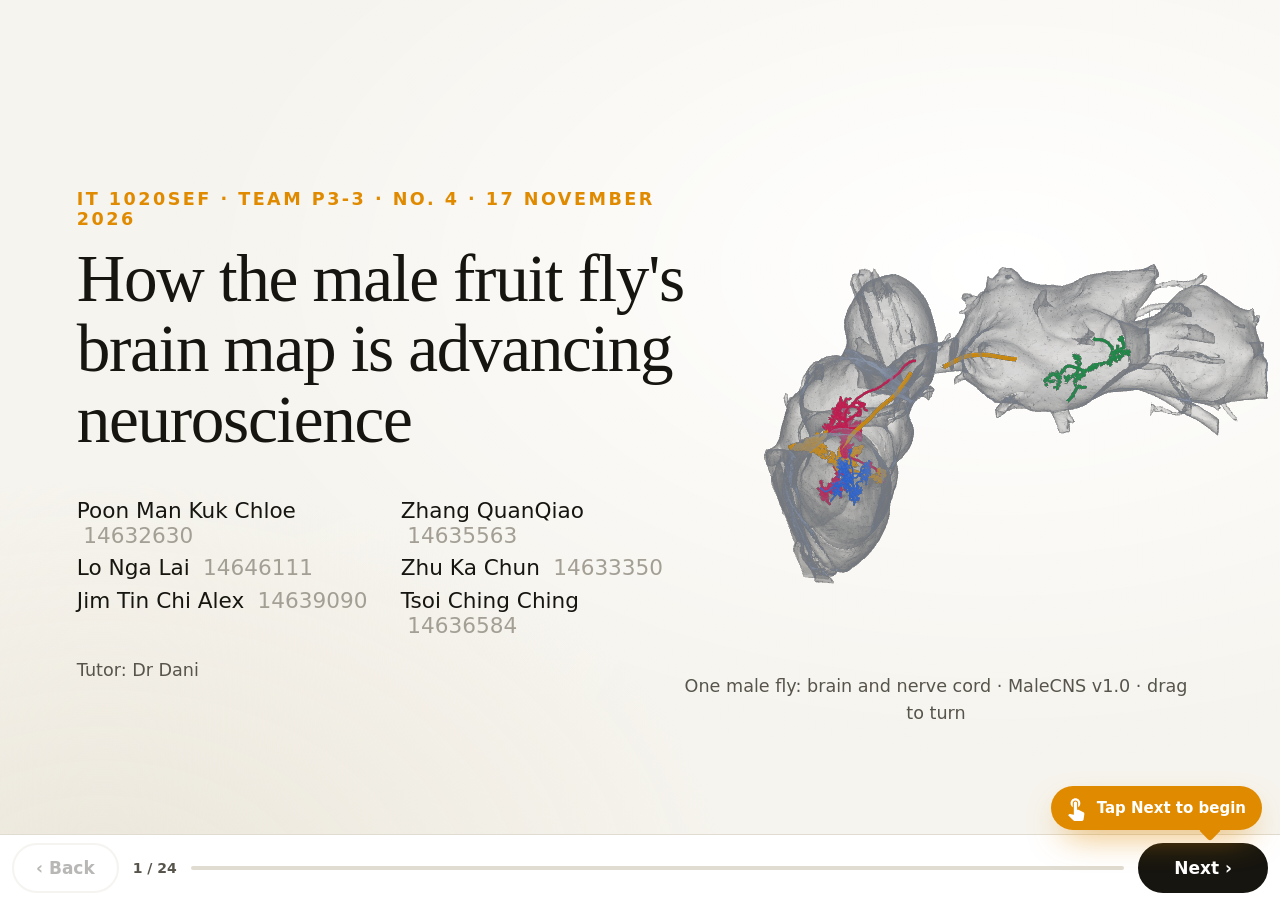
==== index.html @ 9cbeb52c "Show the 2026 cord and the 2024 brain as two diagrams on slide 14." ====
<!DOCTYPE html>
<html lang="en">
<head>
<meta charset="utf-8">
<meta name="viewport" content="width=device-width, initial-scale=1">
<title>How the male fruit fly's brain map is advancing neuroscience · Team P3-3</title>
<link rel="icon" href="data:image/svg+xml,%3Csvg xmlns=%27http://www.w3.org/2000/svg%27 viewBox=%270 0 32 32%27%3E%3Ccircle cx=%2716%27 cy=%2716%27 r=%2713%27 fill=%27%23e08a00%27/%3E%3C/svg%3E">
<link rel="stylesheet" href="deck.css">
<script>
// Self-guided deck: Back and Next on screen. The slide keeps a 16:9 frame above the bar.
document.documentElement.classList.add("view");
window.frameBox = function () {
  const view = document.documentElement.classList.contains("view"), bar = view ? (innerHeight < 480 ? 50 : 66) : 0;
  const k = Math.min(innerWidth / 1600, (innerHeight - bar) / 900), w = 1600 * k, h = 900 * k, x = (innerWidth - w) / 2, y = (innerHeight - bar - h) / 2;
  const st = document.documentElement.style; st.setProperty("--fx", x + "px"); st.setProperty("--fy", y + "px"); st.setProperty("--fw", w + "px"); st.setProperty("--fh", h + "px"); st.setProperty("--bar", bar + "px");
  return { view, k, w, h, x, y };
};
</script>
</head>
<body>
<canvas id="stage"></canvas>
<div id="labels"></div>

<div id="deck">

<!-- 1 -->
<section class="slide" data-n="1" data-steps="0">
  <div class="col-l w760 vmid">
    <p class="kicker">IT 1020SEF · Team P3-3 · No. 4 · 17 November 2026</p>
    <h1 class="title-xl rise">How the male fruit fly's brain map is advancing neuroscience</h1>
    <ul class="team rise d2">
      <li>Poon Man Kuk Chloe <span>14632630</span></li><li>Zhang QuanQiao <span>14635563</span></li>
      <li>Lo Nga Lai <span>14646111</span></li><li>Zhu Ka Chun <span>14633350</span></li>
      <li>Jim Tin Chi Alex <span>14639090</span></li><li>Tsoi Ching Ching <span>14636584</span></li>
    </ul>
    <p class="tiny rise d3">Tutor: Dr Dani</p>
  </div>
  <p class="stage-cap right">One male fly: brain and nerve cord · MaleCNS v1.0 · drag to turn</p>
</section>

<!-- 2 -->
<section class="slide center" data-n="2" data-steps="2">
  <h2 class="hook rise">Have you ever tried<br>to slap a fly?</h2>
  <p class="hook2" data-s="1">…and did you hit it?</p>
  <p class="punch" data-s="2">The fly is not lucky. The fly is <b>wired.</b></p>
  <div id="bug" aria-hidden="true">
    <svg viewBox="-30 -24 60 48" width="84" height="68">
      <ellipse class="wing" cx="-6" cy="-9" rx="15" ry="7" transform="rotate(-24 -6 -9)"/>
      <ellipse class="wing" cx="-6" cy="9" rx="15" ry="7" transform="rotate(24 -6 9)"/>
      <ellipse cx="-3" cy="0" rx="13" ry="7" fill="#2a2823"/>
      <circle cx="11" cy="0" r="6" fill="#2a2823"/>
      <circle cx="14" cy="-3.2" r="2.6" fill="#e11d59"/><circle cx="14" cy="3.2" r="2.6" fill="#e11d59"/>
    </svg>
  </div>
</section>

<!-- 3 -->
<section class="slide" data-n="3" data-steps="3">
  <h2 class="title rise">Three words to read a brain map</h2>
  <div class="cards3">
    <article class="card c-blue" data-s="1">
      <svg class="ico" viewBox="0 0 300 130"><g class="draw" stroke="var(--blue)" stroke-width="5" fill="none" stroke-linecap="round">
        <path d="M150 65 L60 30"/><path d="M150 65 L55 95"/><path d="M150 65 L40 62"/><path d="M150 65 L270 65"/></g>
        <circle cx="150" cy="65" r="22" fill="var(--blue)"/></svg>
      <h3>Neuron</h3><p>a nerve cell</p>
    </article>
    <article class="card c-amber" data-s="2">
      <svg class="ico" viewBox="0 0 300 130"><g stroke-width="5" stroke-linecap="round">
        <path d="M20 65 L118 65" stroke="var(--blue)"/><path d="M182 65 L280 65" stroke="var(--green)"/></g>
        <circle cx="122" cy="65" r="16" fill="var(--blue)"/><circle cx="178" cy="65" r="16" fill="var(--green)"/>
        <circle class="spark" cx="122" cy="65" r="7" fill="var(--amber)"/></svg>
      <h3>Synapse</h3><p>the contact where one neuron passes a signal to the next</p>
    </article>
    <article class="card c-green" data-s="3">
      <svg class="ico" viewBox="0 0 300 130"><g class="draw" stroke="#b9b4a8" stroke-width="3.5" fill="none">
        <path d="M40 40 L140 62"/><path d="M140 62 L110 105"/><path d="M140 62 L185 25"/><path d="M185 25 L262 95"/><path d="M110 105 L262 95"/><path d="M40 40 L110 105"/></g>
        <circle cx="40" cy="40" r="13" fill="var(--blue)"/><circle cx="110" cy="105" r="13" fill="var(--amber)"/><circle cx="185" cy="25" r="13" fill="var(--green)"/><circle cx="262" cy="95" r="13" fill="var(--violet)"/><circle cx="140" cy="62" r="13" fill="var(--ink)"/></svg>
      <h3>Connectome</h3><p>the wiring diagram of all those cells and contacts</p>
    </article>
  </div>
</section>

<!-- 4 -->
<section class="slide" data-n="4" data-steps="2">
  <h2 class="title rise">A map of the wires.<br><span class="mute">Not a photo of the brain at work.</span></h2>
  <div class="row gap60 mt40">
    <svg id="metro" viewBox="0 0 700 300" width="700" height="300">
      <g fill="none" stroke-width="14" stroke-linecap="round" stroke-linejoin="round" class="draw">
        <path d="M30 60 L190 60 L350 150 L520 150 L670 66" stroke="var(--blue)"/>
        <path d="M60 240 L210 150 L350 150 L470 244 L660 244" stroke="var(--pink)"/>
        <path d="M190 60 L210 150 L190 270" stroke="var(--green)"/>
      </g>
      <g fill="#fff" stroke="var(--ink)" stroke-width="5" class="pop">
        <circle cx="30" cy="60" r="13"/><circle cx="190" cy="60" r="13"/><circle cx="350" cy="150" r="15"/><circle cx="520" cy="150" r="13"/><circle cx="670" cy="66" r="13"/>
        <circle cx="60" cy="240" r="13"/><circle cx="210" cy="150" r="15"/><circle cx="470" cy="244" r="13"/><circle cx="660" cy="244" r="13"/><circle cx="190" cy="270" r="13"/>
      </g>
    </svg>
    <div class="vmid">
      <p class="lab green">A map shows</p><p class="big-serif">which stations connect</p>
      <p class="lab pink mt30">A map does not show</p><p class="big-serif">where the trains are now</p>
    </div>
  </div>
  <div class="row gap30 mt40" data-s="1">
    <p class="pill wide"><span class="mute">MRI →</span> <b>regions</b></p>
    <p class="pill wide amber"><span>Connectome →</span> <b>wires</b></p>
  </div>
  <p class="line mt24" data-s="2"><b class="amber-t">Why a fly?</b> A human brain is too big to map this way today. The fly's map is finished.</p>
</section>

<!-- 5 -->
<section class="slide" data-n="5" data-steps="0">
  <h2 class="title rise">Six stops along one wire</h2>
  <div id="route">
    <div class="rail"><i></i></div>
    <div class="stop" style="--c:var(--blue)"><b>1</b><p>What a<br>connectome is</p><span>Chloe P.</span></div>
    <div class="stop" style="--c:var(--amber)"><b>2</b><p>This map:<br>166,691 neurons</p><span>Lily</span></div>
    <div class="stop" style="--c:var(--violet)"><b>3</b><p>Its five<br>parts</p><span>Alex</span></div>
    <div class="stop" style="--c:var(--pink)"><b>4</b><p>Same in<br>both sexes?</p><span>Austin</span></div>
    <div class="stop" style="--c:var(--green)"><b>5</b><p>How it<br>was built</p><span>Gordon</span></div>
    <div class="stop" style="--c:var(--ink)"><b>6</b><p>Open it<br>tonight</p><span>Chloe K.</span></div>
  </div>
  <p class="serif-it center-t mt60 rise d3">From an eye to a leg, and then to your own laptop.</p>
</section>

<!-- 6 -->
<section class="slide" data-n="6" data-steps="2">
  <div class="col-l w760 vmid">
    <p class="kicker rise">One adult male fruit fly · 2026</p>
    <div data-s="1"><p class="mega" id="count166" data-to="166691">166,691</p><p class="mega-sub">neurons</p></div>
    <div class="chip-xl" data-s="2"><b>Brain <i>+</i> nerve cord</b><span>in one map, still joined</span></div>
  </div>
  <p class="stage-cap right">The published shapes · MaleCNS v1.0<br><b>In IT terms, a dataset:</b> neuron = record · connection = link</p>
  <footer class="src"><button class="cite">Berg et al., 2026</button></footer>
</section>

<!-- 7 -->
<section class="slide" data-n="7" data-steps="1">
  <h2 class="title rise">Where the number comes from</h2>
  <div class="row gap60 mt50">
    <div class="w860">
      <figure class="clip rise d1"><img src="img/abstract.png" alt="Abstract of the study with 166,691 neurons highlighted"><i class="ring"></i></figure>
      <p class="paper rise d2">Berg et al., <i>Cell</i>, 2026</p>
      <p class="tiny rise d2">Abstract as posted with the preprint of the same study (Berg et al., 2025) · Also on the Google Research blog, 3 September 2026</p>
    </div>
    <div class="stack" data-s="1">
      <div class="fact c-blue st1"><b>Fully proofread</b><span>people checked it</span></div>
      <div class="fact c-amber st2"><b>11,691 cell types</b><span>a type is a job title</span></div>
      <div class="fact c-pink st3"><b><i>fruitless</i> + <i>doublesex</i></b><span>genes marking many sex-difference cells</span></div>
    </div>
  </div>
  <footer class="src"><button class="cite">Berg et al., 2025, 2026</button><button class="cite">Januszewski &amp; Jain, 2026</button></footer>
</section>

<!-- 8 -->
<section class="slide" data-n="8" data-steps="2">
  <h2 class="title rise">2024 and 2026: two different animals</h2>
  <div class="duo">
    <div class="animal rise d1"><p class="lab violet">2024 · female</p><p class="num">139,255 <span>neurons</span></p><p class="line">Brain only. No nerve cord.</p></div>
    <div class="animal" data-s="1"><p class="lab amber-t">2026 · male</p><p class="num">166,691 <span>neurons</span></p><p class="line">Brain + nerve cord, joined.</p></div>
  </div>
  <p class="strap" data-s="2"><b>Compare them.</b> Never glue them into one body.</p>
  <footer class="src"><button class="cite">Dorkenwald et al., 2024</button><button class="cite">Berg et al., 2026</button></footer>
</section>

<!-- 9 -->
<section class="slide" data-n="9" data-steps="5">
  <h2 class="title rise">Five parts, in the order a signal travels</h2>
  <ol class="parts">
    <li data-s="1" style="--c:var(--blue)"><b>1</b><div><h3>Compound eye</h3><p>receives light and images</p></div></li>
    <li data-s="2" style="--c:var(--amber)"><b>2</b><div><h3>Central brain</h3><p>decision and memory</p></div></li>
    <li data-s="3" style="--c:var(--ink)"><b>3</b><div><h3>Neck</h3><p>joins the brain to the nerve cord</p></div></li>
    <li data-s="4" style="--c:var(--violet)"><b>4</b><div><h3>Ventral nerve cord</h3><p>like a spinal cord: legs and wings</p></div></li>
    <li data-s="5" style="--c:var(--green)"><b>5</b><div><h3>Motor neurons</h3><p>nerve impulse becomes movement</p></div></li>
  </ol>
  <footer class="src"><button class="cite">Berg et al., 2026</button><span>Shapes: MaleCNS v1.0</span></footer>
</section>

<!-- 10 -->
<section class="slide" data-n="10" data-steps="2">
  <h2 class="title rise">The neck joins the brain to the body</h2>
  <div class="col-r w620 vmid">
    <p class="say" data-only="0"><span class="pink-t">Map stops here:</span><br>which muscle?<br>Nobody knows.</p>
    <div data-s="1">
      <div class="chip-xl amber"><b>One real neuron</b><span>brain → neck → nerve cord · the neck is still on the map</span></div>
      <div data-s="2" class="mt40"><p class="path"><i style="color:var(--blue)">EYE</i> → <i style="color:var(--amber)">BRAIN</i> → <i>NECK</i> → <i style="color:var(--violet)">CORD</i> → <i style="color:var(--green)">LEG</i></p><p class="line mt10">A signal can be followed all the way.</p></div>
    </div>
  </div>
  <footer class="src"><button class="cite">Berg et al., 2026</button><span>Line: one published neuron skeleton, drawn thicker</span></footer>
</section>

<!-- 11 -->
<section class="slide" data-n="11" data-steps="1">
  <div data-only="0" class="ginfo">
    <h2 class="title">Slap the Fly</h2>
    <p class="sub">These ten cells are what it runs. The three names are the three boxes on the right of the game.</p>
    <div class="grow">
      <div class="circuit" id="circuit"><svg id="cwires"></svg>
        <div class="cboxes"><span data-box="LC4">LC4 × 8</span><span data-box="DNp01">Giant fiber</span><span data-box="TTMn">TTMn</span></div>
      </div>
      <div class="cdetail" id="cdetail"></div>
    </div>
  </div>
  <div data-only="1" class="gamewrap"><iframe id="game" title="Slap the fly" data-src="demo/game.html"></iframe></div>
</section>

<!-- 12 -->
<section class="slide" data-n="12" data-steps="2">
  <h2 class="title rise">What beat the hand: ten cells</h2>
  <ol class="parts wide3" id="pathlist">
    <li style="--c:var(--blue)"><b>1</b><div><h3>LC4 × 8</h3><p>see a dark shape getting bigger</p><p class="syn"><u>67</u><u>65</u><u>63</u><u>63</u><u>62</u><u>61</u><u>59</u><u>58</u> <em>synapses ↓</em></p></div></li>
    <li style="--c:var(--amber)"><b>2</b><div><h3>Giant fiber</h3><p>carries it through the neck</p><p class="syn"><u>70</u> <em>synapses ↓</em></p></div></li>
    <li style="--c:var(--green)"><b>3</b><div><h3>TTMn <small>motor neuron</small></h3><p>kicks the middle leg</p></div></li>
  </ol>
  <div class="col-r w620 below" data-s="2"><p class="pill dark">Shared by both sexes</p><p class="tiny mt10">Acetylcholine at every step, so the signals add. The game is a model of these ten cells, not a recording.</p></div>
  <button class="replay" id="replay">Replay signal</button>
  <footer class="src"><button class="cite">MaleCNS v1.0 traced weights</button></footer>
</section>

<!-- 13 -->
<section class="slide" data-n="13" data-steps="1">
  <h2 class="title rise">Higher in the brain</h2>
  <div class="col-r w620 vmid">
    <div class="splitnums">
      <div style="--c:var(--amber)"><b>114</b><span>different partners</span></div>
      <div style="--c:var(--pink)"><b>262</b><span>male only</span></div>
      <div style="--c:var(--violet)"><b>69</b><span>female only</span></div>
    </div>
    <div class="chip-xl pink mt24" data-s="1"><b><em>pIP10</em> · male only</b><span>Switch it on: he extends one wing and vibrates it in short pulses. That is the sound he makes to a female.</span></div>
  </div>
  <footer class="src"><button class="cite">Berg et al., 2026</button><button class="cite">von Philipsborn et al., 2011</button></footer>
</section>

<!-- 14 -->
<section class="slide" data-n="14" data-steps="2">
  <h2 class="title rise">The first male–female comparison</h2>
  <div class="sexlay">
    <canvas id="sexdiff" width="1720" height="1200"></canvas>
    <div class="sexside">
      <div data-only="0">
        <p class="lab">The 2026 map</p>
        <div class="sexpt st1" style="--c:var(--ink)"><b>One adult male fruit fly</b><span>Whole central nervous system.</span></div>
        <div class="sexpt st2" style="--c:var(--ink)"><b>Brain and nerve cord together</b><span>Still connected.</span></div>
        <div class="sexpt st3" style="--c:var(--blue)"><b data-count="166691">166,691</b><span>neurons, fully proofread · <b data-count="11691">11,691</b> types</span></div>
      </div>
      <div data-only="1">
        <p class="sexlead">At synaptic resolution.</p>
        <div class="sextally">
          <div style="--c:var(--blue)"><b data-count="7205">7,205</b><span>wired largely the same</span></div>
          <div style="--c:var(--amber)"><b data-count="114">114</b><span>both sexes, different partners</span></div>
          <div style="--c:var(--pink)"><b data-count="262">262</b><span>male-only</span></div>
          <div style="--c:var(--violet)"><b data-count="69">69</b><span>female-only</span></div>
        </div>
      </div>
      <div data-only="2" class="pair">
        <div>
          <b>2026</b>
          <svg viewBox="0 0 220 340">
            <rect x="46" y="18" width="84" height="300" rx="42" fill="#f6f4ee"/>
            <line x1="88" y1="48" x2="88" y2="292" stroke="#2563eb" stroke-width="8" stroke-linecap="round"/>
            <circle cx="88" cy="48" r="15" fill="#2563eb"/>
            <circle cx="88" cy="129" r="15" fill="#2563eb"/>
            <circle cx="88" cy="210" r="15" fill="#2563eb"/>
            <circle cx="88" cy="292" r="15" fill="#2563eb"/>
            <circle r="4" fill="#fff"><animateMotion dur="1.6s" repeatCount="indefinite" path="M88,48 L88,292"/></circle>
            <g transform="translate(88,129)"><g class="wingflap"><ellipse cx="46" cy="-4" rx="42" ry="11" fill="#e11d59" transform="rotate(-16)"/></g></g>
            <text class="pip" x="118" y="96">pIP10</text>
          </svg>
          <span>Brain and nerve cord</span>
        </div>
        <div>
          <b>2024</b>
          <svg viewBox="0 0 220 340">
            <rect x="46" y="18" width="84" height="300" rx="42" fill="#f6f4ee"/>
            <line x1="88" y1="78" x2="88" y2="292" stroke="#e0dcd1" stroke-width="8" stroke-linecap="round" stroke-dasharray="3 18"/>
            <circle cx="88" cy="48" r="15" fill="#2563eb"/>
            <circle cx="88" cy="129" r="13" fill="none" stroke="#e0dcd1" stroke-width="3"/>
            <circle cx="88" cy="210" r="13" fill="none" stroke="#e0dcd1" stroke-width="3"/>
            <circle cx="88" cy="292" r="13" fill="none" stroke="#e0dcd1" stroke-width="3"/>
          </svg>
          <span><i>139,255</i>Brain only</span>
        </div>
      </div>
    </div>
  </div>
  <footer class="src"><button class="cite">Berg et al., 2026</button><button class="cite">Dorkenwald et al., 2024</button></footer>
</section>


<!-- 15 -->
<section class="slide" data-n="15" data-steps="1">
  <p class="kicker rise">The IT story</p>
  <h2 class="title rise">A fly goes in. A map comes out.</h2>
  <div class="pipe" data-s="1">
    <canvas id="flow" width="2840" height="120"></canvas>
    <div class="stage4 st1" style="--c:var(--blue)"><small>1 · Input</small><b>Electron microscopes</b><span>scan the fly</span></div>
    <div class="stage4 st2" style="--c:var(--amber)"><small>2 · Processing</small><b>Neural networks</b><span>trace every neuron</span></div>
    <div class="stage4 st3" style="--c:var(--violet)"><small>3 · Storage</small><b>Cloud storage</b><span>scan and wiring</span></div>
    <div class="stage4 st4" style="--c:var(--green)"><small>4 · Service</small><b>Public queries</b><span>anyone can ask</span></div>
  </div>
</section>

<!-- 16 -->
<section class="slide" data-n="16" data-steps="2">
  <p class="kicker rise">Stage 1 of 4 · Input</p>
  <h2 class="title rise">The input device is a microscope</h2>
  <div class="stats">
    <div class="stat rise d1" style="--c:var(--blue)"><b data-count="7">7</b><span>electron<br>microscopes</span></div>
    <div class="stat rise d2" style="--c:var(--blue)"><b data-count="13">13</b><span>months<br>of scanning</span></div>
    <div class="stat" data-s="1" style="--c:var(--amber)"><b>8<small> nm</small></b><span>each voxel<br>(a 3D pixel)</span></div>
    <div class="stat" data-s="1" style="--c:var(--amber)"><b>0.082</b><span>mm³ (about):<br>the whole sample</span></div>
  </div>
  <p class="band" data-s="2"><b>≈ 160 teravoxels</b> = 160 trillion 3D pixels</p>
  <footer class="src"><button class="cite">Berg et al., 2026, Methods</button></footer>
</section>

<!-- 17 -->
<section class="slide" data-n="17" data-steps="2">
  <p class="kicker rise">Stage 2 of 4 · Processing</p>
  <h2 class="title rise">A network grows each neuron from one voxel</h2>
  <div class="row gap60 mt40">
    <div><div id="voxels"></div><p class="line mt16"><b class="amber-t">Flood-filling network</b> · one voxel → one whole neuron</p></div>
    <div class="vmid" data-s="2">
      <p class="lab mute">Then it finds the synapses</p>
      <p class="num2" style="--c:var(--blue)"><b>≈ 46 million</b> sending sites</p>
      <p class="num2" style="--c:var(--green)"><b>≈ 312 million</b> receiving sites</p>
      <div class="row gap24 mt30"><div class="mini"><b>Precision ≈ 0.82</b><span>most of what it finds is real</span></div><div class="mini"><b>Recall ≈ 0.81</b><span>it finds most of what is there</span></div></div>
    </div>
  </div>
  <footer class="src"><button class="cite">Januszewski et al., 2018</button><button class="cite">Berg et al., 2026, Methods</button></footer>
</section>

<!-- 18 -->
<section class="slide" data-n="18" data-steps="3">
  <p class="kicker rise">Stage 2 of 4 · Checking the draft</p>
  <h2 class="title rise">Two kinds of mistake. Then humans.</h2>
  <div class="row gap40 mt40">
    <div class="err" data-s="1"><div class="bars split"><i></i><i></i></div><h3>Split</h3><p>one cell cut into two pieces</p></div>
    <div class="err" data-s="2"><div class="bars merge"><i></i><i></i></div><h3>Merge</h3><p>two cells stuck together as one</p></div>
  </div>
  <div class="row gap50 mt40 ac" data-s="3">
    <div><p class="big-serif xl">Then people proofread.</p><p class="line mute">Humans check the draft and fix it.</p></div>
    <div class="chip-xl violet"><b>Stage 3 of 4 · Storage</b><span>The scan and the finished wiring, in cloud storage</span></div>
  </div>
  <footer class="src"><button class="cite">Berg et al., 2026, Methods</button></footer>
</section>

<!-- 19 -->
<section class="slide" data-n="19" data-steps="0">
  <p class="kicker rise">Stage 4 of 4 · Service</p>
  <h2 class="title-xl rise">Open it tonight</h2>
  <div class="row gap60 mt40 ac">
    <div>
      <p class="url rise d1"><a href="https://male-cns.janelia.org/" target="_blank" rel="noreferrer">male-cns.janelia.org</a></p>
      <div class="row gap24 mt40 rise d2"><p class="pill green">Free</p><p class="pill">The portal, and the full download</p></div>
      <p class="serif-it mt40 rise d3">The same map you have just seen.</p>
    </div>
    <figure class="qr rise d2"><img src="img/qr-portal.svg" alt="QR code for male-cns.janelia.org"><figcaption>Scan to open</figcaption></figure>
  </div>
  <footer class="src"><button class="cite">Janelia Research Campus, n.d.</button></footer>
</section>

<!-- 20 -->
<section class="slide" data-n="20" data-steps="3">
  <p class="kicker rise">Stage 4 of 4 · Service</p>
  <h2 class="title rise">Three tools, three questions</h2>
  <div class="cards3 tools">
    <article class="card c-blue" data-s="1"><p class="q">Where do I get it?</p><h3>The portal</h3><p>male-cns.janelia.org<br>front door and download</p></article>
    <article class="card c-amber" data-s="2"><p class="q">What does it look like?</p><h3>Neuroglancer</h3><p>the neurons in 3D</p></article>
    <article class="card c-green" data-s="3"><p class="q">Who connects to whom?</p><h3>neuPrint</h3><p>dataset male-cns:v1.0<br>a public query service</p><p class="qa"><span>Giant fiber → TTMn?</span><b>70 synapses</b></p></article>
  </div>
  <footer class="src"><button class="cite">Janelia Research Campus, n.d.</button></footer>
</section>

<!-- 21 -->
<section class="slide" data-n="21" data-steps="1">
  <p class="kicker rise">On the market</p>
  <h2 class="title rise">Nothing to buy. The product is the data.</h2>
  <div class="row gap40 mt50" data-s="1">
    <div class="chip-xl amber grow"><b class="ccby">CC BY</b><span>use it · share it · build on it · give credit</span></div>
    <div class="chip-xl grow"><b>Our class demo</b><span>our own window onto the data, not a Janelia product</span></div>
  </div>
  <footer class="src"><button class="cite">Janelia Research Campus, n.d.</button></footer>
</section>

<!-- 22 -->
<section class="slide" data-n="22" data-steps="3">
  <h2 class="title rise">How the map is advancing neuroscience</h2>
  <ol class="adv" data-s="1">
    <li class="st1" style="--c:var(--blue)"><b>1</b><div><h3>The whole road</h3><p>brain + nerve cord in one map: eye to leg</p></div></li>
    <li class="st2" style="--c:var(--pink)"><b>2</b><div><h3>Male and female, compared</h3><p>for the first time, synapse by synapse</p></div></li>
    <li class="st3" style="--c:var(--green)"><b>3</b><div><h3>Open to everyone</h3><p>free, checkable, tonight</p></div></li>
  </ol>
  <div class="chip-xl green rowchip next" data-s="2"><small>Next</small><b>Less proofreading by hand · behaviour laid on top of the wiring</b></div>
  <p class="punch small" data-s="3">Next time a fly escapes your hand: <b>you lost to a wiring diagram.</b></p>
  <footer class="src"><button class="cite">Berg et al., 2026</button></footer>
</section>

<!-- 23 -->
<section class="slide" data-n="23" data-steps="0">
  <div class="col-l w760 vmid">
    <h2 class="thanks rise">Thank you</h2>
    <p class="kicker rise d1">Team P3-3 · IT 1020SEF · 17 November 2026</p>
    <p class="line mt40 rise d2">Chloe P. · Lily · Alex · Austin · Gordon · Chloe K.</p>
  </div>
</section>

<!-- 24 -->
<section class="slide" data-n="24" data-steps="0">
  <h2 class="title rise">References</h2>
  <ol class="refs rise d1" id="refs"></ol>
</section>

</div>

<nav id="track"></nav>
<div id="hud"><span id="clock" hidden>0:00</span><span id="pageno"></span></div>
<aside id="prompter" hidden><div class="who"></div><p class="now"></p><p class="next"></p></aside>
<aside id="evidence" hidden><div class="sheet"><button class="x" aria-label="Close">×</button><h3>Evidence</h3><div class="items"></div></div></aside>
<nav id="viewbar"><button id="vprev" aria-label="Back">‹ Back</button><div class="vprog"><span id="vpos"></span><i><b id="vfill"></b></i></div><button id="vnext" aria-label="Next">Next ›</button>
<div id="taphint"><svg viewBox="0 0 24 24" aria-hidden="true"><path d="M9 11.24V7.5C9 6.12 10.12 5 11.5 5S14 6.12 14 7.5v3.74c1.21-.81 2-2.18 2-3.74C16 5.01 13.99 3 11.5 3S7 5.01 7 7.5c0 1.56.79 2.93 2 3.74zm9.84 4.63l-4.54-2.26c-.17-.07-.35-.11-.54-.11H13v-6c0-.83-.67-1.5-1.5-1.5S10 6.67 10 7.5v10.74l-3.43-.72c-.08-.01-.15-.03-.24-.03-.31 0-.59.13-.79.33l-.79.8 4.94 4.94c.27.27.65.44 1.06.44h6.79c.75 0 1.33-.55 1.44-1.28l.75-5.27c.01-.07.02-.14.02-.2 0-.62-.38-1.16-.91-1.38z"/></svg><span></span></div></nav>
<p id="turn">Turn your phone sideways for a bigger view</p>

<script src="notes.js"></script>
<script src="evidence.js"></script>
<script type="module" src="stage.js"></script>
<script type="module" src="deck.js"></script>
</body>
</html>
---- deck.css ----
:root {
  --bg: #f6f4ee; --paper: #ffffff; --ink: #16150f; --soft: #57544c; --faint: #a39f95; --line: #e0dcd1;
  --blue: #2563eb; --amber: #e08a00; --pink: #e11d59; --green: #15803d; --violet: #7c3aed;
  --serif: "Iowan Old Style", "Palatino Linotype", Palatino, Georgia, serif;
  --sans: "Avenir Next", "Segoe UI", system-ui, -apple-system, Helvetica, Arial, sans-serif;
  --ease: cubic-bezier(.2, .8, .2, 1);
}
* { box-sizing: border-box; margin: 0; padding: 0; }
html, body { height: 100%; overflow: hidden; background: var(--bg); color: var(--ink); font-family: var(--sans); -webkit-font-smoothing: antialiased; }
body::before { content: ""; position: fixed; inset: 0; pointer-events: none;
  background: radial-gradient(1200px 700px at 78% 30%, #fff 0%, transparent 70%), radial-gradient(900px 600px at 8% 100%, #ebe6da 0%, transparent 70%); }
button { font: inherit; color: inherit; background: none; border: 0; cursor: pointer; }
a { color: inherit; }

#stage { position: fixed; inset: 0; width: 100%; height: 100%; display: block; opacity: 0; transition: opacity .7s ease; touch-action: none; cursor: grab; }
#stage.on { opacity: 1; }
#stage:active { cursor: grabbing; }
#labels { position: fixed; inset: 0; pointer-events: none; }
#labels .tag { position: absolute; transform: translate(-50%, -50%) scale(.4); opacity: 0; transition: opacity .35s ease, transform .5s var(--ease);
  font: 700 calc(26px * var(--k, 1)) var(--sans); color: #fff; background: var(--c, var(--ink)); border-radius: 999px;
  min-width: calc(48px * var(--k, 1)); height: calc(48px * var(--k, 1)); padding: 0 calc(14px * var(--k, 1)); display: grid; place-items: center;
  box-shadow: 0 0 0 calc(4px * var(--k, 1)) rgba(255,255,255,.85), 0 6px 18px rgba(0,0,0,.18); white-space: nowrap; }
#labels .tag.on { opacity: 1; transform: translate(-50%, -50%) scale(1); }
#labels .tag.txt { background: rgba(255,255,255,.9); color: var(--ink); font-size: calc(22px * var(--k, 1)); letter-spacing: .08em; box-shadow: 0 2px 10px rgba(0,0,0,.08); }

/* the deck is a fixed 1600 x 900 sheet, scaled to the window */
#deck { position: fixed; left: 50%; top: 50%; width: 1600px; height: 900px; transform-origin: 0 0; pointer-events: none; }
.slide { position: absolute; inset: 0; padding: 118px 96px 70px; opacity: 0; visibility: hidden; transition: opacity .45s ease, visibility 0s .45s; }
.slide.cur { opacity: 1; visibility: visible; transition: opacity .45s ease; }
.slide button, .slide a, .slide iframe, .slide canvas, #voxels, #bug { pointer-events: auto; }
.slide.center { display: flex; flex-direction: column; align-items: center; justify-content: center; text-align: center; }

/* entrance: things rise when the slide becomes current */
.rise { opacity: 0; transform: translateY(26px); }
.slide.cur .rise { opacity: 1; transform: none; transition: opacity .7s ease .1s, transform .9s var(--ease) .1s; }
.slide.cur .rise.d1 { transition-delay: .22s; } .slide.cur .rise.d2 { transition-delay: .36s; } .slide.cur .rise.d3 { transition-delay: .5s; }
[data-s], [data-only] { opacity: 0; transform: translateY(22px) scale(.985); transition: opacity .5s ease, transform .7s var(--ease); pointer-events: none; }
[data-s].on, [data-only].on { opacity: 1; transform: none; }
[data-s].on button, [data-only].on button, [data-only].on iframe { pointer-events: auto; }
[data-only] { position: absolute; }
.st1, .st2, .st3, .st4 { opacity: 0; transform: translateY(22px); transition: opacity .5s ease, transform .7s var(--ease); }
.on > .st1, .on .st1 { opacity: 1; transform: none; transition-delay: .05s; } .on .st2 { opacity: 1; transform: none; transition-delay: .3s; }
.on .st3 { opacity: 1; transform: none; transition-delay: .55s; } .on .st4 { opacity: 1; transform: none; transition-delay: .8s; }

/* type */
.kicker { font: 700 22px var(--sans); letter-spacing: .14em; text-transform: uppercase; color: var(--amber); }
.title { font: 500 64px/1.08 var(--serif); letter-spacing: -.015em; margin-top: 6px; }
.title-xl { font: 500 84px/1.05 var(--serif); letter-spacing: -.02em; margin-top: 18px; }
.mute { color: var(--faint); } .amber-t { color: var(--amber); } .pink-t { color: var(--pink); }
.sub { font-size: 30px; color: var(--soft); margin-top: 14px; }
.line { font-size: 34px; line-height: 1.35; } .tiny { font-size: 22px; color: var(--soft); line-height: 1.4; }
.lab { font: 700 22px var(--sans); letter-spacing: .12em; text-transform: uppercase; }
.lab.green { color: var(--green); } .lab.pink { color: var(--pink); } .lab.violet { color: var(--violet); }
.big-serif { font: 500 50px/1.15 var(--serif); } .big-serif.xl { font-size: 66px; }
.serif-it { font: italic 500 38px var(--serif); color: var(--soft); }
.center-t { text-align: center; }
.mt10 { margin-top: 10px; } .mt16 { margin-top: 16px; } .mt24 { margin-top: 24px; } .mt30 { margin-top: 30px; } .mt40 { margin-top: 40px; } .mt50 { margin-top: 50px; } .mt60 { margin-top: 60px; }
.row { display: flex; } .gap24 { gap: 24px; } .gap30 { gap: 30px; } .gap40 { gap: 40px; } .gap50 { gap: 50px; } .gap60 { gap: 60px; } .jc { justify-content: center; } .ac { align-items: center; }
.vmid { display: flex; flex-direction: column; justify-content: center; }
.col-l, .col-r { position: absolute; top: 118px; bottom: 70px; }
.col-l { left: 96px; } .col-r { right: 96px; } .w620 { width: 620px; } .w760 { width: 780px; } .w860 { width: 860px; }
.col-r.below { top: auto; bottom: 96px; }
.grow { flex: 1; }

.src { position: absolute; left: 96px; bottom: 26px; display: flex; gap: 12px; align-items: center; font-size: 18px; color: var(--faint); }
.cite { font-size: 18px; color: var(--soft); border: 1px solid var(--line); background: rgba(255,255,255,.7); border-radius: 999px; padding: 5px 14px; transition: .2s; }
.cite::before { content: "❝ "; color: var(--amber); font-family: Georgia, serif; }
.cite:hover { border-color: var(--ink); color: var(--ink); }
.stage-cap { position: absolute; bottom: 64px; font-size: 22px; line-height: 1.5; color: var(--soft); text-align: center; width: 640px; }
.stage-cap.right { right: 110px; } .stage-cap b { color: var(--amber); }

.card, .chip-xl, .fact, .pill, .mini, .stat, .err, .stage4 { background: var(--paper); border: 1px solid var(--line); border-radius: 22px; box-shadow: 0 1px 0 rgba(0,0,0,.02), 0 14px 40px -18px rgba(40,30,10,.18); }
.pill { font-size: 36px; padding: 16px 34px; border-radius: 999px; display: inline-block; }
.pill.wide { flex: 1; text-align: center; } .pill.amber { border-color: var(--amber); color: var(--amber); }
.pill.green { background: var(--green); color: #fff; border-color: var(--green); font-weight: 700; }
.pill.dark { background: var(--ink); color: #fff; border-color: var(--ink); font-weight: 700; font-size: 38px; }
.chip-xl { padding: 26px 34px; border-left: 8px solid var(--ink); }
.chip-xl b { display: block; font-size: 42px; line-height: 1.15; } .chip-xl b i { color: var(--amber); font-style: normal; }
.chip-xl span { display: block; font-size: 30px; color: var(--soft); margin-top: 8px; line-height: 1.3; }
.chip-xl.amber { border-left-color: var(--amber); } .chip-xl.pink { border-left-color: var(--pink); } .chip-xl.green { border-left-color: var(--green); } .chip-xl.violet { border-left-color: var(--violet); }
.chip-xl.pink em { font: italic 500 54px var(--serif); color: var(--pink); }
.chip-xl.rowchip { display: flex; align-items: center; gap: 34px; } .chip-xl.rowchip small { font: 700 24px var(--sans); letter-spacing: .14em; text-transform: uppercase; color: var(--green); } .chip-xl.rowchip b { font-size: 38px; }
.ccby { font: 500 84px var(--serif) !important; color: var(--amber); }

/* 1 */
.team { list-style: none; display: grid; grid-template-columns: 1fr 1fr; gap: 10px 30px; margin-top: 54px; font-size: 27px; }
.team span { color: var(--faint); margin-left: 8px; font-variant-numeric: tabular-nums; }
.slide[data-n="1"] .tiny { margin-top: 26px; }

/* 2 */
.hook { font: 500 128px/1.04 var(--serif); letter-spacing: -.025em; }
.hook2 { font: italic 500 84px var(--serif); color: var(--amber); margin-top: 34px; }
.punch { font: 500 66px var(--serif); margin-top: 50px; padding: 30px 60px; background: var(--paper); border-radius: 26px; border: 1px solid var(--line); box-shadow: 0 24px 60px -26px rgba(40,30,10,.28); }
.punch b { color: var(--amber); }
.punch.small { font-size: 50px; text-align: center; margin-top: 44px; }
#bug { position: absolute; left: 0; top: 0; width: 84px; height: 68px; will-change: transform; cursor: crosshair; filter: drop-shadow(0 14px 10px rgba(0,0,0,.12)); }
#bug .wing { fill: rgba(140,170,220,.45); stroke: rgba(60,80,120,.5); stroke-width: .6; transform-box: fill-box; transform-origin: 80% 50%; animation: flap .09s linear infinite alternate; }
@keyframes flap { from { opacity: .9; } to { opacity: .35; transform: scaleY(.35); } }

/* cards */
.cards3 { display: grid; grid-template-columns: repeat(3, 1fr); gap: 36px; margin-top: 56px; }
.card { padding: 40px 38px 44px; text-align: center; border-top: 8px solid var(--c); }
.c-blue { --c: var(--blue); } .c-amber { --c: var(--amber); } .c-green { --c: var(--green); } .c-pink { --c: var(--pink); }
.card .ico { width: 300px; height: 130px; }
.card h3 { font: 500 62px var(--serif); color: var(--c); margin-top: 22px; }
.card p { font-size: 34px; line-height: 1.3; margin-top: 16px; }
.cards3.short .card { padding: 54px 30px; }
.cards3.tools { margin-top: 44px; } .cards3.tools .card { text-align: left; min-height: 470px; }
.card .q { font: italic 500 40px/1.2 var(--serif); color: var(--soft); margin: 0; min-height: 96px; }
.cards3.tools h3 { font: 700 52px var(--sans); margin-top: 20px; } .cards3.tools p { font-size: 30px; color: var(--soft); }
.qa { margin-top: 22px !important; background: #f3f8f3; border-radius: 14px; padding: 14px 18px; font-size: 26px !important; display: flex; justify-content: space-between; align-items: center; }
.qa b { color: var(--green); }
.draw path { stroke-dasharray: 1000; stroke-dashoffset: 1000; }
.on .draw path, .slide.cur > .row .draw path, .slide.cur #metro .draw path { stroke-dashoffset: 0; transition: stroke-dashoffset 1.6s var(--ease) .2s; }
.spark { opacity: 0; } .on .spark { opacity: 1; animation: hop 1.6s var(--ease) .4s infinite; }
@keyframes hop { 0% { transform: translateX(0); } 45%, 100% { transform: translateX(56px); } }
.pop circle { transform-box: fill-box; transform-origin: center; transform: scale(0); }
.slide.cur .pop circle { transform: scale(1); transition: transform .5s var(--ease) 1.2s; }

/* 5 */
#route { position: relative; display: grid; grid-template-columns: repeat(6, 1fr); margin-top: 110px; }
#route .rail { position: absolute; left: 8.33%; right: 8.33%; top: 43px; height: 8px; background: var(--line); border-radius: 8px; overflow: hidden; }
#route .rail i { display: block; height: 100%; width: 0; background: linear-gradient(90deg, var(--blue), var(--amber), var(--violet), var(--pink), var(--green), var(--ink)); }
.slide.cur #route .rail i { width: 100%; transition: width 2.4s var(--ease) .3s; }
.stop { text-align: center; position: relative; opacity: 0; transform: translateY(18px); }
.slide.cur .stop { opacity: 1; transform: none; transition: .6s var(--ease); }
.slide.cur .stop:nth-child(2) { transition-delay: .3s; } .slide.cur .stop:nth-child(3) { transition-delay: .7s; } .slide.cur .stop:nth-child(4) { transition-delay: 1.1s; }
.slide.cur .stop:nth-child(5) { transition-delay: 1.5s; } .slide.cur .stop:nth-child(6) { transition-delay: 1.9s; } .slide.cur .stop:nth-child(7) { transition-delay: 2.3s; }
.stop b { display: grid; place-items: center; width: 94px; height: 94px; margin: 0 auto; border-radius: 50%; background: var(--paper); border: 7px solid var(--c); color: var(--c); font: 700 42px var(--serif); }
.stop p { font: 700 30px/1.2 var(--sans); margin-top: 26px; } .stop span { display: block; margin-top: 14px; font-size: 28px; color: var(--c); }

/* 6 */
.mega { font: 500 236px/1 var(--serif); letter-spacing: -.035em; font-variant-numeric: tabular-nums; margin-top: 10px; }
.mega-sub { font: 500 70px var(--serif); color: var(--soft); margin: 0 0 40px 8px; }

/* 7 */
.clip { position: relative; background: #fff; padding: 26px 30px; border-radius: 10px; box-shadow: 0 30px 60px -30px rgba(40,30,10,.4), 0 0 0 1px var(--line); transform: rotate(-1.2deg); }
.clip img { width: 100%; display: block; }
.clip .ring { position: absolute; left: 13.2%; top: 30.5%; width: 21%; height: 16%; border: 5px solid var(--amber); border-radius: 12px; opacity: 0; transform: scale(1.6); }
.slide.cur .clip .ring { opacity: 1; transform: none; transition: .7s var(--ease) 1s; }
.paper { font: 500 56px var(--serif); margin-top: 44px; }
.stack { display: grid; gap: 22px; flex: 1; align-content: start; }
.fact { padding: 22px 28px; border-left: 8px solid var(--c); } .fact b { display: block; font-size: 40px; color: var(--c); } .fact span { font-size: 28px; color: var(--soft); }

/* 8 */
.duo { position: absolute; left: 96px; right: 96px; bottom: 150px; display: grid; grid-template-columns: 1fr 1fr; gap: 60px; text-align: center; }
.num { font: 500 76px var(--serif); margin-top: 6px; } .num span { font-size: 36px; color: var(--soft); }
.strap { position: absolute; left: 0; right: 0; bottom: 66px; text-align: center; font: 500 42px var(--serif); } .strap b { color: var(--amber); }

/* 9, 13 lists */
.parts { list-style: none; position: absolute; right: 96px; top: 226px; width: 600px; display: grid; gap: 18px; }
.parts li { display: flex; gap: 22px; align-items: center; background: var(--paper); border: 1px solid var(--line); border-radius: 20px; padding: 14px 22px; box-shadow: 0 14px 40px -22px rgba(40,30,10,.22); }
.parts li > b { flex: none; width: 60px; height: 60px; border-radius: 50%; background: var(--c); color: #fff; display: grid; place-items: center; font-size: 30px; }
.parts h3 { font: 700 38px var(--sans); color: var(--c); } .parts h3 small { font: 400 24px var(--sans); color: var(--soft); margin-left: 8px; }
.parts p { font-size: 28px; color: var(--soft); margin-top: 2px; }
.parts.wide3 { gap: 22px; top: 216px; }
.parts.wide3 li { opacity: .18; transition: opacity .5s ease, transform .6s var(--ease), box-shadow .5s; }
.parts.wide3 li.lit { opacity: 1; } .parts.wide3 li.hot { transform: scale(1.04); box-shadow: 0 0 0 4px var(--c), 0 20px 50px -22px rgba(40,30,10,.4); }
.syn { margin-top: 8px !important; display: flex; flex-wrap: wrap; gap: 6px; align-items: center; }
.syn u { text-decoration: none; font: 700 23px var(--sans); font-variant-numeric: tabular-nums; color: #fff; background: var(--c); border-radius: 8px; padding: 2px 8px; }
.syn em { font-style: normal; font-size: 22px; color: var(--faint); margin-left: 6px; }
.replay { position: absolute; left: 96px; bottom: 76px; font-size: 22px; padding: 10px 22px; border-radius: 999px; border: 1px solid var(--line); background: var(--paper); color: var(--soft); }
.replay:hover { border-color: var(--ink); color: var(--ink); }

/* 10 */
.say { font: 500 80px/1.1 var(--serif); top: 50%; translate: 0 -50%; }
.path { font: 800 40px var(--sans); letter-spacing: .03em; color: var(--faint); } .path i { font-style: normal; color: var(--ink); }

/* 14 */
.sexlay { display: grid; grid-template-columns: 860px 1fr; gap: 36px; margin-top: 6px; height: 620px; }
#sexdiff { width: 860px; height: 620px; border-radius: 26px; background: #fff; box-shadow: 0 1px 0 rgba(0,0,0,.02), 0 24px 50px -28px rgba(40,30,10,.35); }
.sexside { position: relative; }
.sexside [data-only] { inset: 0; display: flex; flex-direction: column; justify-content: center; gap: 16px; }
.sexside .lab { color: var(--amber); }
.slide[data-n="14"] .title { font-size: 46px; }
.slide[data-n="14"] .sexnote { font-size: 20px; line-height: 1.32; }
.sexpt { background: var(--paper); border: 1px solid var(--line); border-left: 8px solid var(--c); border-radius: 18px; padding: 14px 20px 16px; box-shadow: 0 14px 40px -24px rgba(40,30,10,.28); }
.sexpt b { display: block; font: 700 30px/1.15 var(--sans); color: var(--c); }
.sexpt span { display: block; margin-top: 4px; font-size: 24px; line-height: 1.3; color: var(--soft); }
.sexpt span b { display: inline; font: 700 24px var(--sans); color: var(--ink); }
.sexlead { font: 500 36px/1.15 var(--serif); }
.sexnote { font-size: 22px; line-height: 1.35; color: var(--soft); }
.sextally { display: grid; grid-template-columns: 1fr 1fr; gap: 8px 22px; }
.sextally b { display: block; font: 500 64px/1 var(--serif); color: var(--c); font-variant-numeric: tabular-nums; }
.sextally span { display: block; margin-top: 2px; font-size: 22px; color: var(--soft); }
.sexside .tiny { margin-top: 4px; }
.sexside .pair { display: grid; grid-template-columns: 1fr 1fr; gap: 16px; height: 100%; }
.pair > div { background: #fff; border: 1px solid var(--line); border-radius: 24px; display: flex; flex-direction: column; align-items: center; justify-content: space-between; padding: 18px 8px 16px; box-shadow: 0 14px 40px -24px rgba(40,30,10,.28); }
.pair b { font: 500 36px/1 var(--serif); }
.pair svg { width: 190px; height: 340px; }
.pair span { font: 600 18px/1.3 var(--sans); color: var(--soft); text-align: center; }
.pair i { display: block; font: 500 34px/1 var(--serif); font-style: normal; color: var(--ink); margin-bottom: 4px; }
.pair .pip { font: 700 22px var(--sans); fill: var(--pink); }
.wingflap { transform-origin: 0 0; animation: wingflap .14s ease-in-out infinite alternate; }
@keyframes wingflap { from { transform: rotate(-8deg); } to { transform: rotate(16deg); } }

/* 12 */
.vs { inset: 0; display: flex; flex-direction: column; align-items: center; justify-content: center; }
.vs h2 { font: 500 190px/1 var(--serif); letter-spacing: -.03em; } .vs h2 i { font-size: 90px; color: var(--faint); margin: 0 20px; }
.vote { font-size: 54px; color: var(--soft); margin-top: 26px; }
.livepill { font: 700 22px var(--sans); letter-spacing: .16em; text-transform: uppercase; color: #fff; background: var(--pink); padding: 8px 22px; border-radius: 999px; margin-bottom: 30px; animation: blink 1.4s ease infinite; }
@keyframes blink { 50% { opacity: .55; } }
.gamewrap { inset: 84px 60px 44px; border-radius: 26px; overflow: hidden; box-shadow: 0 40px 90px -30px rgba(20,15,5,.55), 0 0 0 1px rgba(0,0,0,.08); background: var(--bg); }
.gamewrap iframe { width: 100%; height: 100%; border: 0; display: block; }

/* 15 */
.huge-line { font: 500 86px var(--serif); }

/* 16 */
.pipe { position: relative; display: grid; grid-template-columns: repeat(4, 1fr); gap: 34px; margin-top: 90px; }
#flow { position: absolute; left: -10px; right: -10px; top: -74px; width: calc(100% + 20px); height: 60px; }
.stage4 { padding: 34px 30px 38px; border-top: 8px solid var(--c); }
.stage4 small { font: 700 24px var(--sans); letter-spacing: .12em; text-transform: uppercase; color: var(--c); }
.stage4 b { display: block; font: 500 50px/1.1 var(--serif); margin-top: 26px; min-height: 112px; } .stage4 span { display: block; font-size: 30px; color: var(--soft); margin-top: 20px; }

/* 17 */
.stats { display: grid; grid-template-columns: 1fr 1fr; gap: 26px; margin-top: 44px; }
.stat { display: flex; align-items: center; gap: 34px; padding: 20px 40px; }
.stat b { font: 500 124px/1 var(--serif); color: var(--c); min-width: 330px; text-align: right; font-variant-numeric: tabular-nums; } .stat b small { font-size: 60px; }
.stat span { font-size: 36px; line-height: 1.25; }
.band { margin-top: 26px; text-align: center; font-size: 52px; padding: 22px; border-radius: 22px; background: var(--ink); color: #fff; } .band b { color: #b8f5c8; }

/* 18 */
#voxels { display: grid; grid-template-columns: repeat(16, 44px); gap: 5px; cursor: pointer; }
#voxels i { width: 44px; height: 44px; border-radius: 7px; background: #e9e5da; transition: background .25s, transform .35s var(--ease); }
#voxels i.cell { background: #ded9cb; } #voxels i.seed { background: var(--ink); } #voxels i.fill { background: var(--amber); transform: scale(1.06); }
.num2 { font-size: 36px; margin-top: 16px; } .num2 b { font: 500 78px var(--serif); color: var(--c); margin-right: 14px; }
.mini { padding: 20px 24px; flex: 1; } .mini b { display: block; font-size: 34px; color: var(--amber); } .mini span { font-size: 27px; color: var(--soft); }

/* 19 */
.err { flex: 1; padding: 34px 40px 36px; border-top: 8px solid var(--pink); }
.err h3 { font: 500 62px var(--serif); color: var(--pink); margin-top: 26px; } .err p { font-size: 34px; margin-top: 4px; }
.bars { display: flex; height: 44px; position: relative; } .bars i { height: 44px; border-radius: 22px; transition: all .9s var(--ease); }
.bars.split i { flex: 1; background: var(--blue); } .bars.split i + i { margin-left: 0; }
.on .bars.split i:first-child { margin-right: 46px; } .on .bars.split i + i { background: var(--violet); }
.bars.merge i { flex: 1; background: var(--green); } .bars.merge i:first-child { margin-right: 46px; background: var(--amber); }
.on .bars.merge i:first-child { margin-right: -30px; background: var(--green); }
.slide[data-step="3"] .bars.split i:first-child { margin-right: -30px; } .slide[data-step="3"] .bars.split i + i { background: var(--blue); }
.slide[data-step="3"] .bars.merge i:first-child { margin-right: 46px; background: var(--amber); }
.slide[data-step="3"] .err { border-top-color: var(--green); } .slide[data-step="3"] .err h3 { color: var(--faint); text-decoration: line-through; text-decoration-thickness: 3px; }

/* 20 */
.url { font: 500 108px var(--serif); color: var(--amber); letter-spacing: -.02em; } .url a { text-decoration: none; }
.qr { background: #fff; padding: 22px 22px 12px; border-radius: 26px; box-shadow: 0 30px 70px -30px rgba(40,30,10,.4), 0 0 0 1px var(--line); text-align: center; }
.qr img { width: 300px; height: 300px; display: block; } .qr figcaption { font-size: 24px; color: var(--soft); margin-top: 8px; }

/* 23 */
.adv { list-style: none; margin-top: 44px; display: grid; gap: 26px; }
.adv li { display: flex; gap: 34px; align-items: center; } .adv li > b { font: 500 100px/1 var(--serif); color: var(--c); width: 90px; text-align: center; }
.adv h3 { font: 700 48px var(--sans); color: var(--c); } .adv p { font-size: 34px; margin-top: 2px; }

/* 24, 25 */
.thanks { font: 500 170px/1 var(--serif); letter-spacing: -.03em; margin-bottom: 30px; }
.refs { list-style: none; margin-top: 30px; display: grid; gap: 15px; }
.refs li { font: 400 21.5px/1.42 var(--sans); padding-left: 2.2em; text-indent: -2.2em; color: var(--ink); }
.refs a { color: var(--blue); text-decoration: none; word-break: break-all; pointer-events: auto; }

/* chrome */
#track { position: fixed; left: 0; right: 0; top: 0; height: 54px; display: flex; justify-content: center; gap: 0; align-items: center; pointer-events: none; transition: opacity .4s; }
#track.hide { opacity: 0; }
#track .t { display: flex; align-items: center; gap: 10px; font: 700 12px var(--sans); letter-spacing: .14em; color: var(--faint); padding: 0 6px; }
#track .t::before { content: ""; width: 9px; height: 9px; border-radius: 50%; border: 2px solid var(--faint); transition: .4s; }
#track .t::after { content: ""; width: 52px; height: 2px; background: var(--line); margin-left: 6px; }
#track .t:last-child::after { display: none; }
#track .t.done { color: var(--soft); } #track .t.done::before { background: var(--amber); border-color: var(--amber); } #track .t.done::after { background: var(--amber); }
#track .t.cur { color: var(--ink); } #track .t.cur::before { background: var(--amber); border-color: var(--amber); box-shadow: 0 0 0 5px rgba(224,138,0,.2); }
#track .t em { font-style: normal; color: var(--amber); margin-left: 6px; display: none; } #track .t.cur em { display: inline; }
#hud { position: fixed; right: 18px; bottom: 12px; font: 600 14px var(--sans); color: var(--faint); display: flex; gap: 14px; font-variant-numeric: tabular-nums; }
#clock { color: var(--ink); }

#prompter { position: fixed; left: 50%; bottom: 18px; transform: translateX(-50%); width: min(1100px, 92vw); background: rgba(22,21,15,.94); color: #fff; border-radius: 18px; padding: 16px 24px 18px; box-shadow: 0 30px 80px -20px rgba(0,0,0,.5); z-index: 5; }
#prompter .who { font: 700 12px var(--sans); letter-spacing: .14em; text-transform: uppercase; color: #ffcf70; display: flex; justify-content: space-between; }
#prompter .now { font-size: 24px; line-height: 1.4; margin-top: 8px; } #prompter .next { font-size: 15px; color: #9c988d; margin-top: 8px; white-space: nowrap; overflow: hidden; text-overflow: ellipsis; }
#prompter i, .seg i { font-style: normal; color: #ffcf70; font-size: .78em; }

#evidence, #remoteqr, #help { position: fixed; inset: 0; background: rgba(246,244,238,.72); backdrop-filter: blur(10px); -webkit-backdrop-filter: blur(10px); display: grid; place-items: center; z-index: 6; }
[hidden] { display: none !important; }
.sheet { position: relative; width: min(980px, 92vw); max-height: 86vh; overflow: auto; background: #fff; border-radius: 24px; padding: 34px 40px; box-shadow: 0 50px 120px -30px rgba(40,30,10,.5), 0 0 0 1px var(--line); }
.sheet h3 { font: 500 34px var(--serif); margin-bottom: 14px; } .sheet .x { position: absolute; right: 18px; top: 12px; font-size: 34px; color: var(--faint); }
.sheet p { font-size: 19px; line-height: 1.5; } .sheet kbd { font: 600 15px var(--sans); border: 1px solid var(--line); border-bottom-width: 3px; border-radius: 7px; padding: 2px 8px; background: #faf9f5; }
#remoteqr .sheet { width: 460px; text-align: center; } #remoteqr .qrbox { width: 240px; margin: 10px auto 16px; }
.qrbox svg { display: block; width: 100%; height: auto; }
#lobby { position: fixed; inset: 0; background: var(--bg); display: grid; place-items: center; z-index: 7; }
.lobby { width: min(760px, 88vw); }
.lobby .eyebrow { font: 700 15px var(--sans); letter-spacing: .16em; text-transform: uppercase; color: var(--soft); } .lobby .eyebrow b { color: var(--amber); letter-spacing: .22em; }
.lobby h2 { font: 500 64px/1.05 var(--serif); margin: 14px 0 34px; }
.lobbyrow { display: flex; gap: 34px; align-items: center; }
.lobby .qrbox { flex: none; width: 168px; padding: 14px; background: #fff; border-radius: 18px; box-shadow: 0 24px 60px -30px rgba(40,30,10,.4), 0 0 0 1px var(--line); }
.lobby p { font-size: 22px; line-height: 1.45; } .lobby .tiny { font-size: 16px; color: var(--soft); margin-top: 12px; } .lobby .tiny b { letter-spacing: .14em; color: var(--ink); }
#lobbylink.ok { color: var(--green); }
.lobby .go { margin-top: 44px; font-size: 16px; color: var(--soft); } .lobby kbd { font: 600 15px var(--sans); border: 1px solid var(--line); border-bottom-width: 3px; border-radius: 7px; padding: 2px 8px; background: #fff; margin-right: 6px; }
.ev { border-top: 1px solid var(--line); padding: 18px 0; }
.ev .claim { font: 700 20px var(--sans); } .ev blockquote { font: italic 400 21px/1.45 var(--serif); margin: 10px 0; padding-left: 16px; border-left: 4px solid var(--amber); color: #2b2922; }
.ev .where { font-size: 14px; color: var(--soft); letter-spacing: .04em; } .ev .apa { font-size: 15px; line-height: 1.45; color: var(--soft); margin-top: 8px; padding-left: 2em; text-indent: -2em; } .ev .apa a { color: var(--blue); word-break: break-all; }

/* fit */
.tally b { flex: none; }
.parts:not(.wide3) { top: 200px; gap: 12px; } .parts:not(.wide3) li { padding: 10px 22px; } .parts:not(.wide3) h3 { font-size: 34px; } .parts:not(.wide3) p { font-size: 26px; }
.slide[data-n="10"] .say { background: rgba(255,255,255,.88); padding: 34px 40px; border-radius: 26px; box-shadow: 0 24px 60px -30px rgba(40,30,10,.3); font-size: 68px; }
.path { font-size: 31px; white-space: nowrap; }
#bug { scale: 1.5; }
.punch.small { font-size: 43px; margin-top: 30px; padding: 24px 40px; } .adv { margin-top: 30px; gap: 18px; }
.mini b { font-size: 30px; white-space: nowrap; } .slide[data-n="17"] .line { font-size: 29px; }
.slide[data-n="24"] { padding-top: 84px; } .slide[data-n="24"] .title { font-size: 52px; }
.refs { margin-top: 22px; gap: 15px; } .refs li { font-size: 23px; line-height: 1.36; } .refs a { word-break: normal; white-space: nowrap; }
.slide[data-n="13"] .col-r { top: 210px; }
.slide[data-n="12"] .parts.wide3 { top: 182px; gap: 12px; } .slide[data-n="12"] .parts.wide3 li { padding: 10px 22px; } .slide[data-n="12"] .col-r.below { bottom: 50px; }
.chip-xl.next { margin-top: 26px; padding: 16px 30px; } .chip-xl.rowchip.next b { font-size: 33px; }
.slide[data-n="22"] .adv { margin-top: 22px; gap: 10px; } .slide[data-n="22"] .adv li > b { font-size: 84px; } .slide[data-n="22"] .adv h3 { font-size: 44px; } .slide[data-n="22"] .adv p { font-size: 31px; }
.slide[data-n="22"] .punch.small { margin-top: 22px; padding: 20px 40px; }

/* self-guided view (/view): the slide keeps a 16:9 frame above a touch bar */
#viewbar, #turn { display: none; }
html.view #stage, html.view #labels { inset: auto; left: var(--fx); top: var(--fy); width: var(--fw); height: var(--fh); }
html.view #hud, html.view #track { display: none; }
html.view #viewbar { display: flex; position: fixed; left: 0; right: 0; bottom: 0; height: var(--bar); padding: 0 max(12px, env(safe-area-inset-right)) 0 max(12px, env(safe-area-inset-left)); gap: 14px; align-items: center; background: #fff; border-top: 1px solid var(--line); z-index: 4; }
#viewbar button { flex: none; height: calc(var(--bar) - 16px); padding: 0 22px; border-radius: 999px; font: 700 17px var(--sans); border: 2px solid var(--line); background: #fff; color: var(--ink); cursor: pointer; touch-action: manipulation; }
#viewbar #vnext { background: var(--ink); border-color: var(--ink); color: #fff; padding: 0 34px; }
#viewbar button:disabled { opacity: .3; cursor: default; } #viewbar button:active:not(:disabled) { transform: scale(.96); }
#viewbar .vprog { flex: 1; display: flex; align-items: center; gap: 14px; font: 600 14px var(--sans); color: var(--soft); font-variant-numeric: tabular-nums; white-space: nowrap; }
#viewbar .vprog i { flex: 1; height: 4px; border-radius: 4px; background: var(--line); overflow: hidden; } #vfill { display: block; height: 100%; width: 0; background: var(--amber); transition: width .4s var(--ease); }
#taphint { position: absolute; right: max(18px, env(safe-area-inset-right)); bottom: calc(var(--bar) + 4px); display: flex; align-items: center; gap: 8px; padding: 9px 16px 9px 12px; border-radius: 999px; background: var(--amber); color: #fff; font: 700 15px var(--sans); box-shadow: 0 14px 34px -12px rgba(224,138,0,.8); pointer-events: none; opacity: 0; transform: translateY(8px); transition: opacity .4s, transform .4s var(--ease); }
#taphint.on { opacity: 1; transform: none; }
#taphint svg { width: 26px; height: 26px; fill: #fff; animation: tap 1.1s ease-in-out infinite; }
#taphint::after { content: ""; position: absolute; right: 44px; bottom: -8px; width: 16px; height: 16px; background: var(--amber); transform: rotate(45deg); border-radius: 3px; z-index: -1; }
@keyframes tap { 0%, 100% { transform: translateY(-2px) scale(1); } 50% { transform: translateY(3px) scale(.9); } }
@media (orientation: portrait) and (max-width: 700px) {
  html.view #turn { display: block; position: fixed; left: 0; right: 0; top: max(18px, env(safe-area-inset-top)); text-align: center; font: 600 14px var(--sans); color: var(--soft); }
  #viewbar button { padding: 0 16px; } #viewbar #vnext { padding: 0 26px; }
}

/* a hidden step never takes clicks from the step that is showing */
.slide [data-only]:not(.on), .slide [data-only]:not(.on) *, .slide [data-s]:not(.on) * { pointer-events: none; }
.relay { list-style: none; display: flex; gap: 46px; margin-top: 44px; }
.relay li { --c: var(--ink); position: relative; width: 300px; text-align: left; padding: 20px 26px; border-radius: 22px; background: var(--paper); border: 3px solid var(--c); }
.relay li + li::before { content: "→"; position: absolute; left: -41px; top: 50%; transform: translateY(-50%); font: 600 34px var(--sans); color: var(--faint); }
.relay b { display: block; font: 700 32px var(--sans); color: var(--c); } .relay span { display: block; font-size: 25px; line-height: 1.3; color: var(--soft); margin-top: 6px; }

.vs h2.plain { font-size: 132px; letter-spacing: -.02em; }
.splitnums { display: grid; gap: 8px; }
.splitnums div { display: flex; align-items: baseline; gap: 18px; }
.splitnums b { font: 500 72px/1 var(--serif); color: var(--c); min-width: 150px; font-variant-numeric: tabular-nums; }
.splitnums span { font-size: 28px; color: var(--soft); }
.slide[data-n="13"] .title { max-width: 700px; }

.slide[data-n="13"] .col-r { top: 168px; bottom: auto; padding: 26px 30px 30px; border-radius: 28px; background: rgba(246,244,238,.94); box-shadow: 0 24px 60px -30px rgba(40,30,10,.35); }

.ginfo { inset: 0; padding: 118px 96px 60px; }
.gnums { display: grid; grid-template-columns: 1fr 1fr; gap: 22px; margin-top: 34px; }
.gnums div { display: flex; align-items: baseline; gap: 26px; background: var(--paper); border: 1px solid var(--line); border-radius: 22px; padding: 18px 34px; box-shadow: 0 14px 40px -22px rgba(40,30,10,.22); }
.gnums b { flex: none; min-width: 230px; font: 500 96px/1 var(--serif); color: var(--c); font-variant-numeric: tabular-nums; }
.gnums b small { font-size: 34px; margin-left: 8px; }
.gnums span { font-size: 32px; color: var(--soft); line-height: 1.25; }
.gnote { margin-top: 28px; font: 500 36px/1.35 var(--serif); max-width: 1280px; }

.use3 { list-style: none; display: grid; grid-template-columns: 1fr 1fr 1fr; gap: 24px; margin-top: 40px; }
.use3 li { display: flex; gap: 18px; align-items: flex-start; background: var(--paper); border: 1px solid var(--line); border-radius: 22px; padding: 26px 26px 30px; box-shadow: 0 14px 40px -22px rgba(40,30,10,.22); }
.use3 li > b { flex: none; width: 54px; height: 54px; border-radius: 50%; background: var(--c); color: #fff; display: grid; place-items: center; font-size: 28px; }
.use3 h3 { font: 700 32px var(--sans); color: var(--c); } .use3 p { font-size: 26px; color: var(--soft); margin-top: 8px; line-height: 1.35; }

.grow { display: grid; grid-template-columns: 1fr 440px; gap: 26px; margin-top: 18px; height: 520px; }
.circuit { position: relative; background: var(--paper); border: 1px solid var(--line); border-radius: 22px; overflow: hidden; }
.circuit svg { position: absolute; inset: 0; width: 100%; height: 100%; }
.circuit line { stroke: #e0dcd1; stroke-width: 2; }
.circuit line.hot { stroke: #e08a00; stroke-width: 4; }
.circuit button { position: absolute; transform: translate(-50%, -50%); border-radius: 999px; border: 2px solid var(--c); background: #fff; color: var(--c); font: 700 18px var(--sans); padding: 7px 14px; cursor: pointer; }
.circuit button small { font-weight: 600; margin-left: 8px; }
.circuit button.on { background: var(--c); color: #fff; }
.cdetail { background: var(--paper); border: 1px solid var(--line); border-radius: 22px; padding: 28px 30px; }
.cdetail .k { font: 700 13px var(--sans); letter-spacing: .14em; text-transform: uppercase; color: var(--faint); }
.cdetail h3 { font: 500 46px/1.05 var(--serif); margin: 8px 0 4px; }
.cdetail .num { font: 700 28px var(--sans); }
.cdetail p { font-size: 22px; line-height: 1.4; color: var(--soft); margin-top: 14px; }

.ginfo { background: var(--bg); }
.cboxes { position: absolute; left: 18px; right: 18px; bottom: 14px; display: grid; grid-template-columns: 1fr 1fr 1fr; gap: 10px; }
.cboxes span { --c: var(--blue); text-align: center; font: 700 16px var(--sans); padding: 9px 0; border-radius: 12px; border: 2px solid var(--line); color: var(--faint); background: #fff; }
.cboxes span[data-box="DNp01"] { --c: var(--amber); } .cboxes span[data-box="TTMn"] { --c: var(--green); }
.cboxes span.on { background: var(--c); border-color: var(--c); color: #fff; }
.circuit button { box-shadow: 0 8px 20px -12px rgba(40,30,10,.45); }
.circuit line.hot { opacity: 1 !important; }
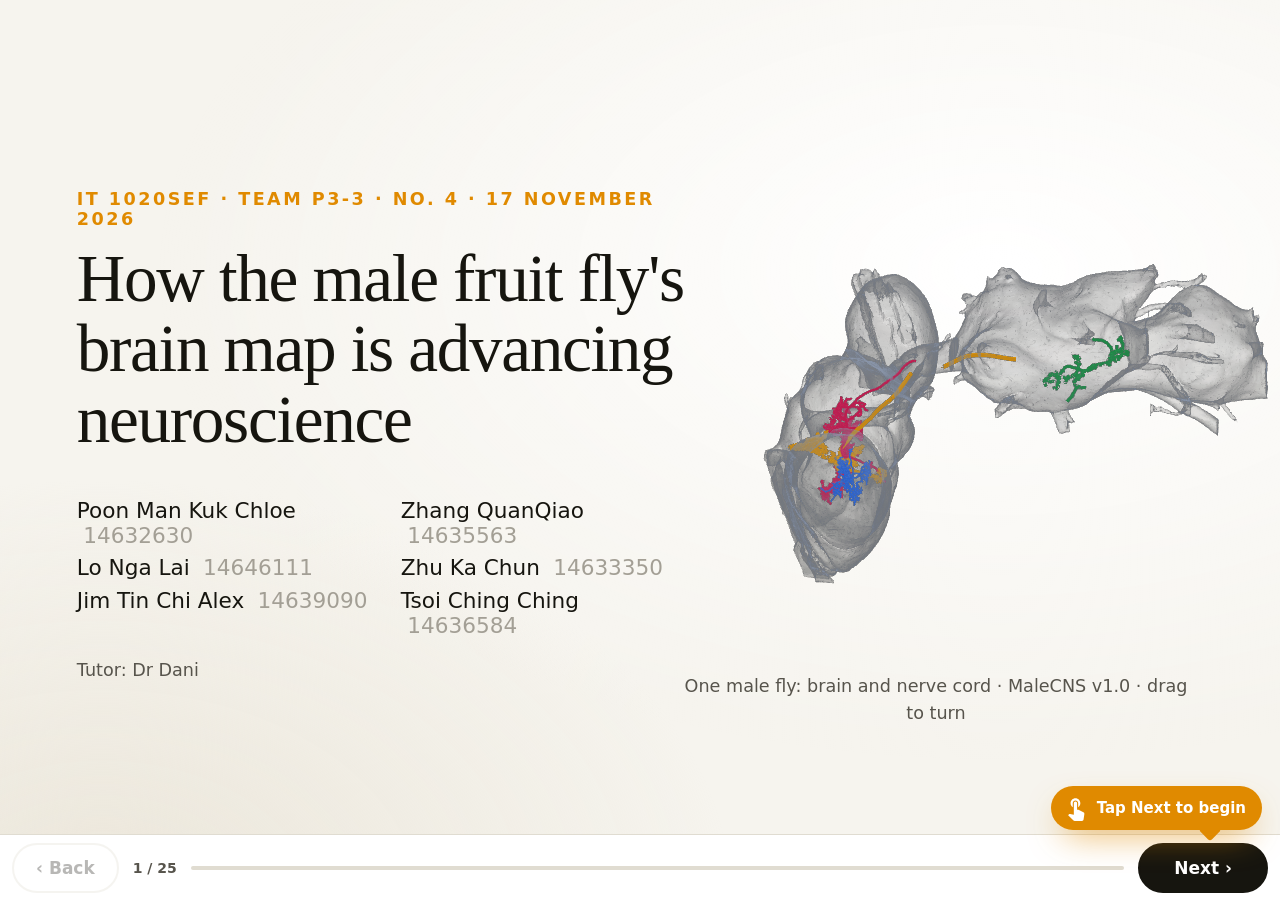
==== commit 289646a7: "Rebuild the opening slides, move the services before Alex, and drop the old tool pages." ====
--- a/index.html
+++ b/index.html
@@ -81,45 +81,31 @@
 </section>
 
 <!-- 4 -->
-<section class="slide" data-n="4" data-steps="2">
-  <h2 class="title rise">A map of the wires.<br><span class="mute">Not a photo of the brain at work.</span></h2>
-  <div class="row gap60 mt40">
-    <svg id="metro" viewBox="0 0 700 300" width="700" height="300">
-      <g fill="none" stroke-width="14" stroke-linecap="round" stroke-linejoin="round" class="draw">
-        <path d="M30 60 L190 60 L350 150 L520 150 L670 66" stroke="var(--blue)"/>
-        <path d="M60 240 L210 150 L350 150 L470 244 L660 244" stroke="var(--pink)"/>
-        <path d="M190 60 L210 150 L190 270" stroke="var(--green)"/>
-      </g>
-      <g fill="#fff" stroke="var(--ink)" stroke-width="5" class="pop">
-        <circle cx="30" cy="60" r="13"/><circle cx="190" cy="60" r="13"/><circle cx="350" cy="150" r="15"/><circle cx="520" cy="150" r="13"/><circle cx="670" cy="66" r="13"/>
-        <circle cx="60" cy="240" r="13"/><circle cx="210" cy="150" r="15"/><circle cx="470" cy="244" r="13"/><circle cx="660" cy="244" r="13"/><circle cx="190" cy="270" r="13"/>
-      </g>
-    </svg>
-    <div class="vmid">
-      <p class="lab green">A map shows</p><p class="big-serif">which stations connect</p>
-      <p class="lab pink mt30">A map does not show</p><p class="big-serif">where the trains are now</p>
-    </div>
-  </div>
-  <div class="row gap30 mt40" data-s="1">
-    <p class="pill wide"><span class="mute">MRI →</span> <b>regions</b></p>
-    <p class="pill wide amber"><span>Connectome →</span> <b>wires</b></p>
-  </div>
-  <p class="line mt24" data-s="2"><b class="amber-t">Why a fly?</b> A human brain is too big to map this way today. The fly's map is finished.</p>
+<section class="slide" data-n="4" data-steps="1">
+  <h2 class="title rise">How this map was made</h2>
+  <div class="make">
+    <div class="stage4" style="--c:var(--blue)"><small>1</small><b>Thin sections</b><span>brain and body</span></div>
+    <div class="stage4" style="--c:var(--amber)"><small>2</small><b>Each slice</b><span>imaged</span></div>
+    <div class="stage4" style="--c:var(--violet)"><small>3</small><b>2D images</b><span>read by a network</span></div>
+    <div class="stage4" style="--c:var(--green)"><small>4</small><b>3D shapes</b><span>one pixel becomes one neuron</span></div>
+  </div>
+  <p class="lab" data-s="1">Categorised by size, shape, function, and genes</p>
+  <div class="outs" data-s="1">
+    <article style="--c:var(--blue)"><h3>Mechanisms</h3><p>how the brain works</p></article>
+    <article style="--c:var(--amber)"><h3>Classifications</h3><p>166,691 neurons</p></article>
+    <article style="--c:var(--pink)"><h3>Demonstration</h3><p>stimulus to motion, and male or female</p></article>
+  </div>
+  <footer class="src"><button class="cite">Berg et al., 2026</button><button class="cite">Januszewski et al., 2018</button></footer>
 </section>
 
 <!-- 5 -->
-<section class="slide" data-n="5" data-steps="0">
-  <h2 class="title rise">Six stops along one wire</h2>
-  <div id="route">
-    <div class="rail"><i></i></div>
-    <div class="stop" style="--c:var(--blue)"><b>1</b><p>What a<br>connectome is</p><span>Chloe P.</span></div>
-    <div class="stop" style="--c:var(--amber)"><b>2</b><p>This map:<br>166,691 neurons</p><span>Lily</span></div>
-    <div class="stop" style="--c:var(--violet)"><b>3</b><p>Its five<br>parts</p><span>Alex</span></div>
-    <div class="stop" style="--c:var(--pink)"><b>4</b><p>Same in<br>both sexes?</p><span>Austin</span></div>
-    <div class="stop" style="--c:var(--green)"><b>5</b><p>How it<br>was built</p><span>Gordon</span></div>
-    <div class="stop" style="--c:var(--ink)"><b>6</b><p>Open it<br>tonight</p><span>Chloe K.</span></div>
-  </div>
-  <p class="serif-it center-t mt60 rise d3">From an eye to a leg, and then to your own laptop.</p>
+<section class="slide" data-n="5" data-steps="1">
+  <h2 class="title rise">Why a fruit fly, not a human</h2>
+  <div class="duo">
+    <div class="animal"><p class="lab">Human</p><p class="num">86 billion <span>neurons</span></p><p class="line">Not yet possible.</p></div>
+    <div class="animal" data-s="1"><p class="lab amber-t">Fruit fly</p><p class="line">Perceive the world.</p><p class="line">React to stimuli.</p><p class="line">Repair damaged pathways, one day?</p></div>
+  </div>
+  <footer class="src"><button class="cite">Berg et al., 2026</button></footer>
 </section>
 
 <!-- 6 -->
@@ -145,7 +131,6 @@
     <div class="stack" data-s="1">
       <div class="fact c-blue st1"><b>Fully proofread</b><span>people checked it</span></div>
       <div class="fact c-amber st2"><b>11,691 cell types</b><span>a type is a job title</span></div>
-      <div class="fact c-pink st3"><b><i>fruitless</i> + <i>doublesex</i></b><span>genes marking many sex-difference cells</span></div>
     </div>
   </div>
   <footer class="src"><button class="cite">Berg et al., 2025, 2026</button><button class="cite">Januszewski &amp; Jain, 2026</button></footer>
@@ -163,7 +148,30 @@
 </section>
 
 <!-- 9 -->
-<section class="slide" data-n="9" data-steps="5">
+<section class="slide" data-n="9" data-steps="1">
+  <p class="kicker rise">Services</p>
+  <h2 class="title rise">Ways to explore the map</h2>
+  <div class="cards3 two">
+    <article class="card c-blue"><p class="q">A 3D picture</p><h3>Neuroglancer</h3><p>Open the map. Zoom, move, and look through the layers.</p></article>
+    <article class="card c-green" data-s="1"><p class="q">The connections</p><h3>neuPrint</h3><p>Search one neuron and see which neurons connect to it.</p></article>
+  </div>
+  <footer class="src"><button class="cite">Janelia Research Campus, n.d.</button></footer>
+</section>
+
+<!-- 10 -->
+<section class="slide" data-n="10" data-steps="2">
+  <p class="kicker rise">Services</p>
+  <h2 class="title rise">Find a group, or compare the sexes</h2>
+  <div class="cards3">
+    <article class="card c-amber"><p class="q">Type and labels</p><h3>Explorer and Clio</h3><p>A directory of neurons. It does not say what they do.</p></article>
+    <article class="card c-pink" data-s="1"><p class="q">Male and female</p><h3>Dimorphism Explorer</h3><p>Pictures of the difference between the two maps.</p></article>
+    <article class="card c-green" data-s="2"><p class="q">Free to download</p><h3>The portal</h3><p>male-cns.janelia.org</p></article>
+  </div>
+  <footer class="src"><button class="cite">Janelia Research Campus, n.d.</button><button class="cite">Berg et al., 2026</button></footer>
+</section>
+
+<!-- 11 -->
+<section class="slide" data-n="11" data-steps="5">
   <h2 class="title rise">Five parts, in the order a signal travels</h2>
   <ol class="parts">
     <li data-s="1" style="--c:var(--blue)"><b>1</b><div><h3>Compound eye</h3><p>receives light and images</p></div></li>
@@ -175,8 +183,19 @@
   <footer class="src"><button class="cite">Berg et al., 2026</button><span>Shapes: MaleCNS v1.0</span></footer>
 </section>
 
-<!-- 10 -->
-<section class="slide" data-n="10" data-steps="2">
+<!-- 12 -->
+<section class="slide" data-n="12" data-steps="2">
+  <h2 class="title rise">2024 and 2026: two different animals</h2>
+  <div class="duo">
+    <div class="animal"><p class="lab violet">2024 · female</p><p class="num">139,255 <span>neurons</span></p><p class="line">Brain only. No nerve cord.</p></div>
+    <div class="animal" data-s="1"><p class="lab amber-t">2026 · male</p><p class="num">166,691 <span>neurons</span></p><p class="line">Brain + nerve cord, joined.</p></div>
+  </div>
+  <p class="strap" data-s="2"><b>Compare them.</b> Never glue them into one body.</p>
+  <footer class="src"><button class="cite">Dorkenwald et al., 2024</button><button class="cite">Berg et al., 2026</button></footer>
+</section>
+
+<!-- 13 -->
+<section class="slide" data-n="13" data-steps="2">
   <h2 class="title rise">The neck joins the brain to the body</h2>
   <div class="col-r w620 vmid">
     <p class="say" data-only="0"><span class="pink-t">Map stops here:</span><br>which muscle?<br>Nobody knows.</p>
@@ -188,8 +207,8 @@
   <footer class="src"><button class="cite">Berg et al., 2026</button><span>Line: one published neuron skeleton, drawn thicker</span></footer>
 </section>
 
-<!-- 11 -->
-<section class="slide" data-n="11" data-steps="1">
+<!-- 14 -->
+<section class="slide" data-n="14" data-steps="1">
   <div data-only="0" class="ginfo">
     <h2 class="title">Slap the Fly</h2>
     <p class="sub">These ten cells are what it runs. The three names are the three boxes on the right of the game.</p>
@@ -203,8 +222,8 @@
   <div data-only="1" class="gamewrap"><iframe id="game" title="Slap the fly" data-src="demo/game.html"></iframe></div>
 </section>
 
-<!-- 12 -->
-<section class="slide" data-n="12" data-steps="2">
+<!-- 15 -->
+<section class="slide" data-n="15" data-steps="2">
   <h2 class="title rise">What beat the hand: ten cells</h2>
   <ol class="parts wide3" id="pathlist">
     <li style="--c:var(--blue)"><b>1</b><div><h3>LC4 × 8</h3><p>see a dark shape getting bigger</p><p class="syn"><u>67</u><u>65</u><u>63</u><u>63</u><u>62</u><u>61</u><u>59</u><u>58</u> <em>synapses ↓</em></p></div></li>
@@ -216,8 +235,8 @@
   <footer class="src"><button class="cite">MaleCNS v1.0 traced weights</button></footer>
 </section>
 
-<!-- 13 -->
-<section class="slide" data-n="13" data-steps="1">
+<!-- 16 -->
+<section class="slide" data-n="16" data-steps="1">
   <h2 class="title rise">Higher in the brain</h2>
   <div class="col-r w620 vmid">
     <div class="splitnums">
@@ -230,8 +249,8 @@
   <footer class="src"><button class="cite">Berg et al., 2026</button><button class="cite">von Philipsborn et al., 2011</button></footer>
 </section>
 
-<!-- 14 -->
-<section class="slide" data-n="14" data-steps="2">
+<!-- 17 -->
+<section class="slide" data-n="17" data-steps="2">
   <h2 class="title rise">The first male–female comparison</h2>
   <div class="sexlay">
     <canvas id="sexdiff" width="1720" height="1200"></canvas>
@@ -286,8 +305,8 @@
 </section>
 
 
-<!-- 15 -->
-<section class="slide" data-n="15" data-steps="1">
+<!-- 18 -->
+<section class="slide" data-n="18" data-steps="1">
   <p class="kicker rise">The IT story</p>
   <h2 class="title rise">A fly goes in. A map comes out.</h2>
   <div class="pipe" data-s="1">
@@ -299,8 +318,8 @@
   </div>
 </section>
 
-<!-- 16 -->
-<section class="slide" data-n="16" data-steps="2">
+<!-- 19 -->
+<section class="slide" data-n="19" data-steps="2">
   <p class="kicker rise">Stage 1 of 4 · Input</p>
   <h2 class="title rise">The input device is a microscope</h2>
   <div class="stats">
@@ -313,8 +332,8 @@
   <footer class="src"><button class="cite">Berg et al., 2026, Methods</button></footer>
 </section>
 
-<!-- 17 -->
-<section class="slide" data-n="17" data-steps="2">
+<!-- 20 -->
+<section class="slide" data-n="20" data-steps="2">
   <p class="kicker rise">Stage 2 of 4 · Processing</p>
   <h2 class="title rise">A network grows each neuron from one voxel</h2>
   <div class="row gap60 mt40">
@@ -329,8 +348,8 @@
   <footer class="src"><button class="cite">Januszewski et al., 2018</button><button class="cite">Berg et al., 2026, Methods</button></footer>
 </section>
 
-<!-- 18 -->
-<section class="slide" data-n="18" data-steps="3">
+<!-- 21 -->
+<section class="slide" data-n="21" data-steps="3">
   <p class="kicker rise">Stage 2 of 4 · Checking the draft</p>
   <h2 class="title rise">Two kinds of mistake. Then humans.</h2>
   <div class="row gap40 mt40">
@@ -344,8 +363,8 @@
   <footer class="src"><button class="cite">Berg et al., 2026, Methods</button></footer>
 </section>
 
-<!-- 19 -->
-<section class="slide" data-n="19" data-steps="0">
+<!-- 22 -->
+<section class="slide" data-n="22" data-steps="0">
   <p class="kicker rise">Stage 4 of 4 · Service</p>
   <h2 class="title-xl rise">Open it tonight</h2>
   <div class="row gap60 mt40 ac">
@@ -359,31 +378,8 @@
   <footer class="src"><button class="cite">Janelia Research Campus, n.d.</button></footer>
 </section>
 
-<!-- 20 -->
-<section class="slide" data-n="20" data-steps="3">
-  <p class="kicker rise">Stage 4 of 4 · Service</p>
-  <h2 class="title rise">Three tools, three questions</h2>
-  <div class="cards3 tools">
-    <article class="card c-blue" data-s="1"><p class="q">Where do I get it?</p><h3>The portal</h3><p>male-cns.janelia.org<br>front door and download</p></article>
-    <article class="card c-amber" data-s="2"><p class="q">What does it look like?</p><h3>Neuroglancer</h3><p>the neurons in 3D</p></article>
-    <article class="card c-green" data-s="3"><p class="q">Who connects to whom?</p><h3>neuPrint</h3><p>dataset male-cns:v1.0<br>a public query service</p><p class="qa"><span>Giant fiber → TTMn?</span><b>70 synapses</b></p></article>
-  </div>
-  <footer class="src"><button class="cite">Janelia Research Campus, n.d.</button></footer>
-</section>
-
-<!-- 21 -->
-<section class="slide" data-n="21" data-steps="1">
-  <p class="kicker rise">On the market</p>
-  <h2 class="title rise">Nothing to buy. The product is the data.</h2>
-  <div class="row gap40 mt50" data-s="1">
-    <div class="chip-xl amber grow"><b class="ccby">CC BY</b><span>use it · share it · build on it · give credit</span></div>
-    <div class="chip-xl grow"><b>Our class demo</b><span>our own window onto the data, not a Janelia product</span></div>
-  </div>
-  <footer class="src"><button class="cite">Janelia Research Campus, n.d.</button></footer>
-</section>
-
-<!-- 22 -->
-<section class="slide" data-n="22" data-steps="3">
+<!-- 23 -->
+<section class="slide" data-n="23" data-steps="3">
   <h2 class="title rise">How the map is advancing neuroscience</h2>
   <ol class="adv" data-s="1">
     <li class="st1" style="--c:var(--blue)"><b>1</b><div><h3>The whole road</h3><p>brain + nerve cord in one map: eye to leg</p></div></li>
@@ -395,8 +391,8 @@
   <footer class="src"><button class="cite">Berg et al., 2026</button></footer>
 </section>
 
-<!-- 23 -->
-<section class="slide" data-n="23" data-steps="0">
+<!-- 24 -->
+<section class="slide" data-n="24" data-steps="0">
   <div class="col-l w760 vmid">
     <h2 class="thanks rise">Thank you</h2>
     <p class="kicker rise d1">Team P3-3 · IT 1020SEF · 17 November 2026</p>
@@ -404,8 +400,8 @@
   </div>
 </section>
 
-<!-- 24 -->
-<section class="slide" data-n="24" data-steps="0">
+<!-- 25 -->
+<section class="slide" data-n="25" data-steps="0">
   <h2 class="title rise">References</h2>
   <ol class="refs rise d1" id="refs"></ol>
 </section>
--- a/deck.css
+++ b/deck.css
@@ -172,8 +172,8 @@
 .sexside { position: relative; }
 .sexside [data-only] { inset: 0; display: flex; flex-direction: column; justify-content: center; gap: 16px; }
 .sexside .lab { color: var(--amber); }
-.slide[data-n="14"] .title { font-size: 46px; }
-.slide[data-n="14"] .sexnote { font-size: 20px; line-height: 1.32; }
+.slide[data-n="17"] .title { font-size: 46px; }
+.slide[data-n="17"] .sexnote { font-size: 20px; line-height: 1.32; }
 .sexpt { background: var(--paper); border: 1px solid var(--line); border-left: 8px solid var(--c); border-radius: 18px; padding: 14px 20px 16px; box-shadow: 0 14px 40px -24px rgba(40,30,10,.28); }
 .sexpt b { display: block; font: 700 30px/1.15 var(--sans); color: var(--c); }
 .sexpt span { display: block; margin-top: 4px; font-size: 24px; line-height: 1.3; color: var(--soft); }
@@ -184,6 +184,15 @@
 .sextally b { display: block; font: 500 64px/1 var(--serif); color: var(--c); font-variant-numeric: tabular-nums; }
 .sextally span { display: block; margin-top: 2px; font-size: 22px; color: var(--soft); }
 .sexside .tiny { margin-top: 4px; }
+.make { display: grid; grid-template-columns: repeat(4, 1fr); gap: 16px; margin-top: 18px; }
+.make .stage4 { padding: 16px 16px 18px; background: var(--paper); border: 1px solid var(--line); border-radius: 18px; border-top: 8px solid var(--c); }
+.make .stage4 b { font-size: 32px; min-height: 0; margin-top: 8px; }
+.make .stage4 span { margin-top: 6px; font-size: 22px; }
+.outs { display: grid; grid-template-columns: repeat(3, 1fr); gap: 16px; margin-top: 14px; }
+.outs article { background: var(--paper); border: 1px solid var(--line); border-radius: 18px; padding: 16px 18px 18px; border-top: 8px solid var(--c); }
+.outs h3 { font: 700 28px var(--sans); color: var(--c); }
+.outs p { font-size: 22px; color: var(--soft); margin-top: 6px; }
+.cards3.two { grid-template-columns: 1fr 1fr; }
 .sexside .pair { display: grid; grid-template-columns: 1fr 1fr; gap: 16px; height: 100%; }
 .pair > div { background: #fff; border: 1px solid var(--line); border-radius: 24px; display: flex; flex-direction: column; align-items: center; justify-content: space-between; padding: 18px 8px 16px; box-shadow: 0 14px 40px -24px rgba(40,30,10,.28); }
 .pair b { font: 500 36px/1 var(--serif); }
@@ -296,18 +305,18 @@
 /* fit */
 .tally b { flex: none; }
 .parts:not(.wide3) { top: 200px; gap: 12px; } .parts:not(.wide3) li { padding: 10px 22px; } .parts:not(.wide3) h3 { font-size: 34px; } .parts:not(.wide3) p { font-size: 26px; }
-.slide[data-n="10"] .say { background: rgba(255,255,255,.88); padding: 34px 40px; border-radius: 26px; box-shadow: 0 24px 60px -30px rgba(40,30,10,.3); font-size: 68px; }
+.slide[data-n="13"] .say { background: rgba(255,255,255,.88); padding: 34px 40px; border-radius: 26px; box-shadow: 0 24px 60px -30px rgba(40,30,10,.3); font-size: 68px; }
 .path { font-size: 31px; white-space: nowrap; }
 #bug { scale: 1.5; }
 .punch.small { font-size: 43px; margin-top: 30px; padding: 24px 40px; } .adv { margin-top: 30px; gap: 18px; }
-.mini b { font-size: 30px; white-space: nowrap; } .slide[data-n="17"] .line { font-size: 29px; }
-.slide[data-n="24"] { padding-top: 84px; } .slide[data-n="24"] .title { font-size: 52px; }
+.mini b { font-size: 30px; white-space: nowrap; } .slide[data-n="20"] .line { font-size: 29px; }
+.slide[data-n="25"] { padding-top: 84px; } .slide[data-n="25"] .title { font-size: 52px; }
 .refs { margin-top: 22px; gap: 15px; } .refs li { font-size: 23px; line-height: 1.36; } .refs a { word-break: normal; white-space: nowrap; }
-.slide[data-n="13"] .col-r { top: 210px; }
-.slide[data-n="12"] .parts.wide3 { top: 182px; gap: 12px; } .slide[data-n="12"] .parts.wide3 li { padding: 10px 22px; } .slide[data-n="12"] .col-r.below { bottom: 50px; }
+.slide[data-n="16"] .col-r { top: 210px; }
+.slide[data-n="15"] .parts.wide3 { top: 182px; gap: 12px; } .slide[data-n="15"] .parts.wide3 li { padding: 10px 22px; } .slide[data-n="15"] .col-r.below { bottom: 50px; }
 .chip-xl.next { margin-top: 26px; padding: 16px 30px; } .chip-xl.rowchip.next b { font-size: 33px; }
-.slide[data-n="22"] .adv { margin-top: 22px; gap: 10px; } .slide[data-n="22"] .adv li > b { font-size: 84px; } .slide[data-n="22"] .adv h3 { font-size: 44px; } .slide[data-n="22"] .adv p { font-size: 31px; }
-.slide[data-n="22"] .punch.small { margin-top: 22px; padding: 20px 40px; }
+.slide[data-n="23"] .adv { margin-top: 22px; gap: 10px; } .slide[data-n="23"] .adv li > b { font-size: 84px; } .slide[data-n="23"] .adv h3 { font-size: 44px; } .slide[data-n="23"] .adv p { font-size: 31px; }
+.slide[data-n="23"] .punch.small { margin-top: 22px; padding: 20px 40px; }
 
 /* self-guided view (/view): the slide keeps a 16:9 frame above a touch bar */
 #viewbar, #turn { display: none; }
@@ -341,9 +350,9 @@
 .splitnums div { display: flex; align-items: baseline; gap: 18px; }
 .splitnums b { font: 500 72px/1 var(--serif); color: var(--c); min-width: 150px; font-variant-numeric: tabular-nums; }
 .splitnums span { font-size: 28px; color: var(--soft); }
-.slide[data-n="13"] .title { max-width: 700px; }
-
-.slide[data-n="13"] .col-r { top: 168px; bottom: auto; padding: 26px 30px 30px; border-radius: 28px; background: rgba(246,244,238,.94); box-shadow: 0 24px 60px -30px rgba(40,30,10,.35); }
+.slide[data-n="16"] .title { max-width: 700px; }
+
+.slide[data-n="16"] .col-r { top: 168px; bottom: auto; padding: 26px 30px 30px; border-radius: 28px; background: rgba(246,244,238,.94); box-shadow: 0 24px 60px -30px rgba(40,30,10,.35); }
 
 .ginfo { inset: 0; padding: 118px 96px 60px; }
 .gnums { display: grid; grid-template-columns: 1fr 1fr; gap: 22px; margin-top: 34px; }
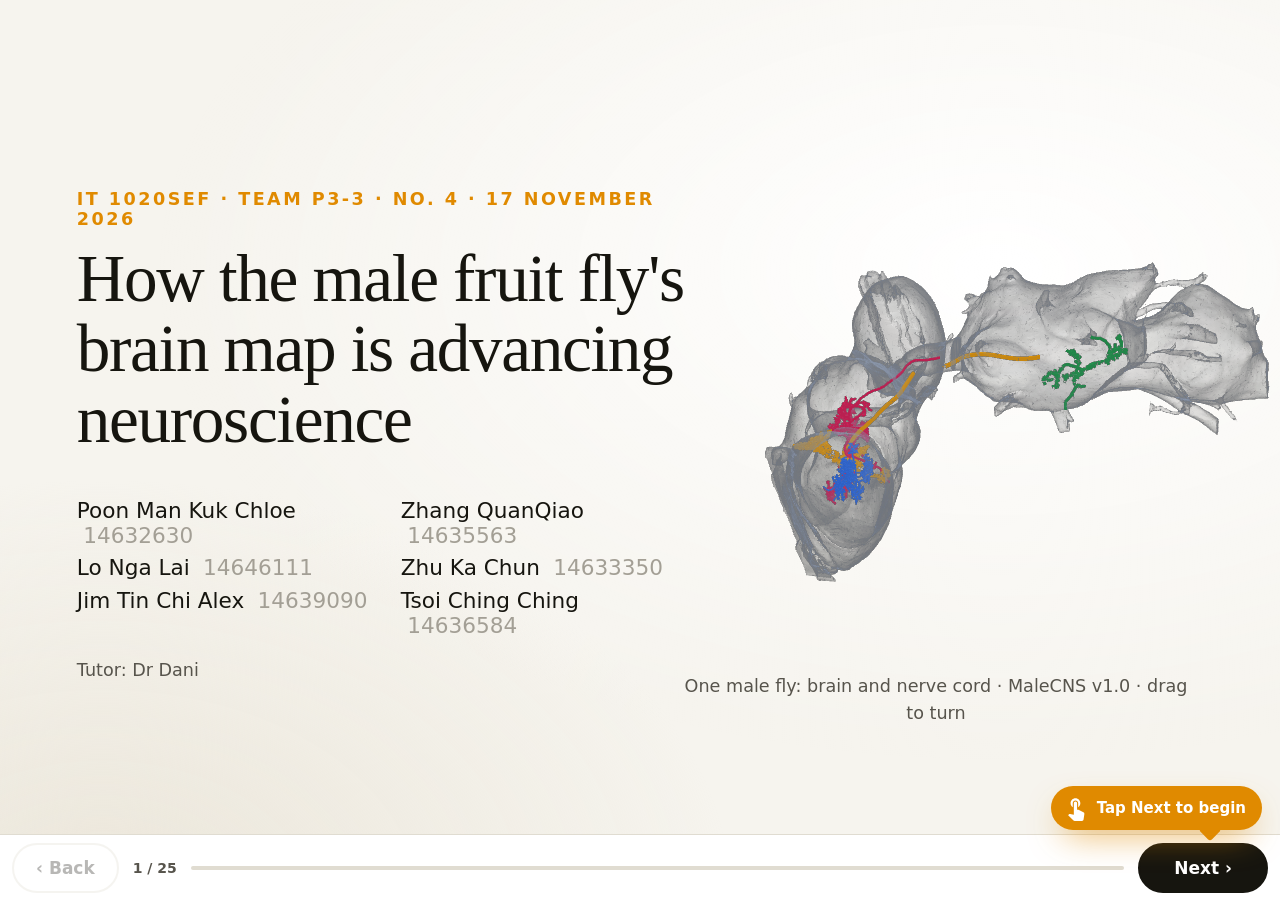
==== commit 98a5d39b: "Give Chloe K the map and move the services into Lily's closing section." ====
--- a/index.html
+++ b/index.html
@@ -148,30 +148,7 @@
 </section>
 
 <!-- 9 -->
-<section class="slide" data-n="9" data-steps="1">
-  <p class="kicker rise">Services</p>
-  <h2 class="title rise">Ways to explore the map</h2>
-  <div class="cards3 two">
-    <article class="card c-blue"><p class="q">A 3D picture</p><h3>Neuroglancer</h3><p>Open the map. Zoom, move, and look through the layers.</p></article>
-    <article class="card c-green" data-s="1"><p class="q">The connections</p><h3>neuPrint</h3><p>Search one neuron and see which neurons connect to it.</p></article>
-  </div>
-  <footer class="src"><button class="cite">Janelia Research Campus, n.d.</button></footer>
-</section>
-
-<!-- 10 -->
-<section class="slide" data-n="10" data-steps="2">
-  <p class="kicker rise">Services</p>
-  <h2 class="title rise">Find a group, or compare the sexes</h2>
-  <div class="cards3">
-    <article class="card c-amber"><p class="q">Type and labels</p><h3>Explorer and Clio</h3><p>A directory of neurons. It does not say what they do.</p></article>
-    <article class="card c-pink" data-s="1"><p class="q">Male and female</p><h3>Dimorphism Explorer</h3><p>Pictures of the difference between the two maps.</p></article>
-    <article class="card c-green" data-s="2"><p class="q">Free to download</p><h3>The portal</h3><p>male-cns.janelia.org</p></article>
-  </div>
-  <footer class="src"><button class="cite">Janelia Research Campus, n.d.</button><button class="cite">Berg et al., 2026</button></footer>
-</section>
-
-<!-- 11 -->
-<section class="slide" data-n="11" data-steps="5">
+<section class="slide" data-n="9" data-steps="5">
   <h2 class="title rise">Five parts, in the order a signal travels</h2>
   <ol class="parts">
     <li data-s="1" style="--c:var(--blue)"><b>1</b><div><h3>Compound eye</h3><p>receives light and images</p></div></li>
@@ -183,8 +160,8 @@
   <footer class="src"><button class="cite">Berg et al., 2026</button><span>Shapes: MaleCNS v1.0</span></footer>
 </section>
 
-<!-- 12 -->
-<section class="slide" data-n="12" data-steps="2">
+<!-- 10 -->
+<section class="slide" data-n="10" data-steps="2">
   <h2 class="title rise">2024 and 2026: two different animals</h2>
   <div class="duo">
     <div class="animal"><p class="lab violet">2024 · female</p><p class="num">139,255 <span>neurons</span></p><p class="line">Brain only. No nerve cord.</p></div>
@@ -194,8 +171,8 @@
   <footer class="src"><button class="cite">Dorkenwald et al., 2024</button><button class="cite">Berg et al., 2026</button></footer>
 </section>
 
-<!-- 13 -->
-<section class="slide" data-n="13" data-steps="2">
+<!-- 11 -->
+<section class="slide" data-n="11" data-steps="2">
   <h2 class="title rise">The neck joins the brain to the body</h2>
   <div class="col-r w620 vmid">
     <p class="say" data-only="0"><span class="pink-t">Map stops here:</span><br>which muscle?<br>Nobody knows.</p>
@@ -207,8 +184,8 @@
   <footer class="src"><button class="cite">Berg et al., 2026</button><span>Line: one published neuron skeleton, drawn thicker</span></footer>
 </section>
 
-<!-- 14 -->
-<section class="slide" data-n="14" data-steps="1">
+<!-- 12 -->
+<section class="slide" data-n="12" data-steps="1">
   <div data-only="0" class="ginfo">
     <h2 class="title">Slap the Fly</h2>
     <p class="sub">These ten cells are what it runs. The three names are the three boxes on the right of the game.</p>
@@ -222,8 +199,8 @@
   <div data-only="1" class="gamewrap"><iframe id="game" title="Slap the fly" data-src="demo/game.html"></iframe></div>
 </section>
 
-<!-- 15 -->
-<section class="slide" data-n="15" data-steps="2">
+<!-- 13 -->
+<section class="slide" data-n="13" data-steps="2">
   <h2 class="title rise">What beat the hand: ten cells</h2>
   <ol class="parts wide3" id="pathlist">
     <li style="--c:var(--blue)"><b>1</b><div><h3>LC4 × 8</h3><p>see a dark shape getting bigger</p><p class="syn"><u>67</u><u>65</u><u>63</u><u>63</u><u>62</u><u>61</u><u>59</u><u>58</u> <em>synapses ↓</em></p></div></li>
@@ -235,8 +212,8 @@
   <footer class="src"><button class="cite">MaleCNS v1.0 traced weights</button></footer>
 </section>
 
-<!-- 16 -->
-<section class="slide" data-n="16" data-steps="1">
+<!-- 14 -->
+<section class="slide" data-n="14" data-steps="1">
   <h2 class="title rise">Higher in the brain</h2>
   <div class="col-r w620 vmid">
     <div class="splitnums">
@@ -249,8 +226,8 @@
   <footer class="src"><button class="cite">Berg et al., 2026</button><button class="cite">von Philipsborn et al., 2011</button></footer>
 </section>
 
-<!-- 17 -->
-<section class="slide" data-n="17" data-steps="2">
+<!-- 15 -->
+<section class="slide" data-n="15" data-steps="2">
   <h2 class="title rise">The first male–female comparison</h2>
   <div class="sexlay">
     <canvas id="sexdiff" width="1720" height="1200"></canvas>
@@ -305,8 +282,8 @@
 </section>
 
 
-<!-- 18 -->
-<section class="slide" data-n="18" data-steps="1">
+<!-- 16 -->
+<section class="slide" data-n="16" data-steps="1">
   <p class="kicker rise">The IT story</p>
   <h2 class="title rise">A fly goes in. A map comes out.</h2>
   <div class="pipe" data-s="1">
@@ -318,8 +295,8 @@
   </div>
 </section>
 
-<!-- 19 -->
-<section class="slide" data-n="19" data-steps="2">
+<!-- 17 -->
+<section class="slide" data-n="17" data-steps="2">
   <p class="kicker rise">Stage 1 of 4 · Input</p>
   <h2 class="title rise">The input device is a microscope</h2>
   <div class="stats">
@@ -332,8 +309,8 @@
   <footer class="src"><button class="cite">Berg et al., 2026, Methods</button></footer>
 </section>
 
-<!-- 20 -->
-<section class="slide" data-n="20" data-steps="2">
+<!-- 18 -->
+<section class="slide" data-n="18" data-steps="2">
   <p class="kicker rise">Stage 2 of 4 · Processing</p>
   <h2 class="title rise">A network grows each neuron from one voxel</h2>
   <div class="row gap60 mt40">
@@ -348,8 +325,8 @@
   <footer class="src"><button class="cite">Januszewski et al., 2018</button><button class="cite">Berg et al., 2026, Methods</button></footer>
 </section>
 
-<!-- 21 -->
-<section class="slide" data-n="21" data-steps="3">
+<!-- 19 -->
+<section class="slide" data-n="19" data-steps="3">
   <p class="kicker rise">Stage 2 of 4 · Checking the draft</p>
   <h2 class="title rise">Two kinds of mistake. Then humans.</h2>
   <div class="row gap40 mt40">
@@ -363,8 +340,8 @@
   <footer class="src"><button class="cite">Berg et al., 2026, Methods</button></footer>
 </section>
 
-<!-- 22 -->
-<section class="slide" data-n="22" data-steps="0">
+<!-- 20 -->
+<section class="slide" data-n="20" data-steps="0">
   <p class="kicker rise">Stage 4 of 4 · Service</p>
   <h2 class="title-xl rise">Open it tonight</h2>
   <div class="row gap60 mt40 ac">
@@ -376,6 +353,29 @@
     <figure class="qr rise d2"><img src="img/qr-portal.svg" alt="QR code for male-cns.janelia.org"><figcaption>Scan to open</figcaption></figure>
   </div>
   <footer class="src"><button class="cite">Janelia Research Campus, n.d.</button></footer>
+</section>
+
+<!-- 21 -->
+<section class="slide" data-n="21" data-steps="1">
+  <p class="kicker rise">Services</p>
+  <h2 class="title rise">Ways to explore the map</h2>
+  <div class="cards3 two">
+    <article class="card c-blue"><p class="q">A 3D picture</p><h3>Neuroglancer</h3><p>Open the map. Zoom, move, and look through the layers.</p></article>
+    <article class="card c-green" data-s="1"><p class="q">The connections</p><h3>neuPrint</h3><p>Search one neuron and see which neurons connect to it.</p></article>
+  </div>
+  <footer class="src"><button class="cite">Janelia Research Campus, n.d.</button></footer>
+</section>
+
+<!-- 22 -->
+<section class="slide" data-n="22" data-steps="2">
+  <p class="kicker rise">Services</p>
+  <h2 class="title rise">Find a group, or compare the sexes</h2>
+  <div class="cards3">
+    <article class="card c-amber"><p class="q">Type and labels</p><h3>Explorer and Clio</h3><p>A directory of neurons. It does not say what they do.</p></article>
+    <article class="card c-pink" data-s="1"><p class="q">Male and female</p><h3>Dimorphism Explorer</h3><p>Pictures of the difference between the two maps.</p></article>
+    <article class="card c-green" data-s="2"><p class="q">Free to download</p><h3>The portal</h3><p>male-cns.janelia.org</p></article>
+  </div>
+  <footer class="src"><button class="cite">Janelia Research Campus, n.d.</button><button class="cite">Berg et al., 2026</button></footer>
 </section>
 
 <!-- 23 -->
--- a/deck.css
+++ b/deck.css
@@ -172,8 +172,8 @@
 .sexside { position: relative; }
 .sexside [data-only] { inset: 0; display: flex; flex-direction: column; justify-content: center; gap: 16px; }
 .sexside .lab { color: var(--amber); }
-.slide[data-n="17"] .title { font-size: 46px; }
-.slide[data-n="17"] .sexnote { font-size: 20px; line-height: 1.32; }
+.slide[data-n="15"] .title { font-size: 46px; }
+.slide[data-n="15"] .sexnote { font-size: 20px; line-height: 1.32; }
 .sexpt { background: var(--paper); border: 1px solid var(--line); border-left: 8px solid var(--c); border-radius: 18px; padding: 14px 20px 16px; box-shadow: 0 14px 40px -24px rgba(40,30,10,.28); }
 .sexpt b { display: block; font: 700 30px/1.15 var(--sans); color: var(--c); }
 .sexpt span { display: block; margin-top: 4px; font-size: 24px; line-height: 1.3; color: var(--soft); }
@@ -305,15 +305,15 @@
 /* fit */
 .tally b { flex: none; }
 .parts:not(.wide3) { top: 200px; gap: 12px; } .parts:not(.wide3) li { padding: 10px 22px; } .parts:not(.wide3) h3 { font-size: 34px; } .parts:not(.wide3) p { font-size: 26px; }
-.slide[data-n="13"] .say { background: rgba(255,255,255,.88); padding: 34px 40px; border-radius: 26px; box-shadow: 0 24px 60px -30px rgba(40,30,10,.3); font-size: 68px; }
+.slide[data-n="11"] .say { background: rgba(255,255,255,.88); padding: 34px 40px; border-radius: 26px; box-shadow: 0 24px 60px -30px rgba(40,30,10,.3); font-size: 68px; }
 .path { font-size: 31px; white-space: nowrap; }
 #bug { scale: 1.5; }
 .punch.small { font-size: 43px; margin-top: 30px; padding: 24px 40px; } .adv { margin-top: 30px; gap: 18px; }
-.mini b { font-size: 30px; white-space: nowrap; } .slide[data-n="20"] .line { font-size: 29px; }
+.mini b { font-size: 30px; white-space: nowrap; } .slide[data-n="18"] .line { font-size: 29px; }
 .slide[data-n="25"] { padding-top: 84px; } .slide[data-n="25"] .title { font-size: 52px; }
 .refs { margin-top: 22px; gap: 15px; } .refs li { font-size: 23px; line-height: 1.36; } .refs a { word-break: normal; white-space: nowrap; }
-.slide[data-n="16"] .col-r { top: 210px; }
-.slide[data-n="15"] .parts.wide3 { top: 182px; gap: 12px; } .slide[data-n="15"] .parts.wide3 li { padding: 10px 22px; } .slide[data-n="15"] .col-r.below { bottom: 50px; }
+.slide[data-n="14"] .col-r { top: 210px; }
+.slide[data-n="13"] .parts.wide3 { top: 182px; gap: 12px; } .slide[data-n="13"] .parts.wide3 li { padding: 10px 22px; } .slide[data-n="13"] .col-r.below { bottom: 50px; }
 .chip-xl.next { margin-top: 26px; padding: 16px 30px; } .chip-xl.rowchip.next b { font-size: 33px; }
 .slide[data-n="23"] .adv { margin-top: 22px; gap: 10px; } .slide[data-n="23"] .adv li > b { font-size: 84px; } .slide[data-n="23"] .adv h3 { font-size: 44px; } .slide[data-n="23"] .adv p { font-size: 31px; }
 .slide[data-n="23"] .punch.small { margin-top: 22px; padding: 20px 40px; }
@@ -350,9 +350,9 @@
 .splitnums div { display: flex; align-items: baseline; gap: 18px; }
 .splitnums b { font: 500 72px/1 var(--serif); color: var(--c); min-width: 150px; font-variant-numeric: tabular-nums; }
 .splitnums span { font-size: 28px; color: var(--soft); }
-.slide[data-n="16"] .title { max-width: 700px; }
-
-.slide[data-n="16"] .col-r { top: 168px; bottom: auto; padding: 26px 30px 30px; border-radius: 28px; background: rgba(246,244,238,.94); box-shadow: 0 24px 60px -30px rgba(40,30,10,.35); }
+.slide[data-n="14"] .title { max-width: 700px; }
+
+.slide[data-n="14"] .col-r { top: 168px; bottom: auto; padding: 26px 30px 30px; border-radius: 28px; background: rgba(246,244,238,.94); box-shadow: 0 24px 60px -30px rgba(40,30,10,.35); }
 
 .ginfo { inset: 0; padding: 118px 96px 60px; }
 .gnums { display: grid; grid-template-columns: 1fr 1fr; gap: 22px; margin-top: 34px; }
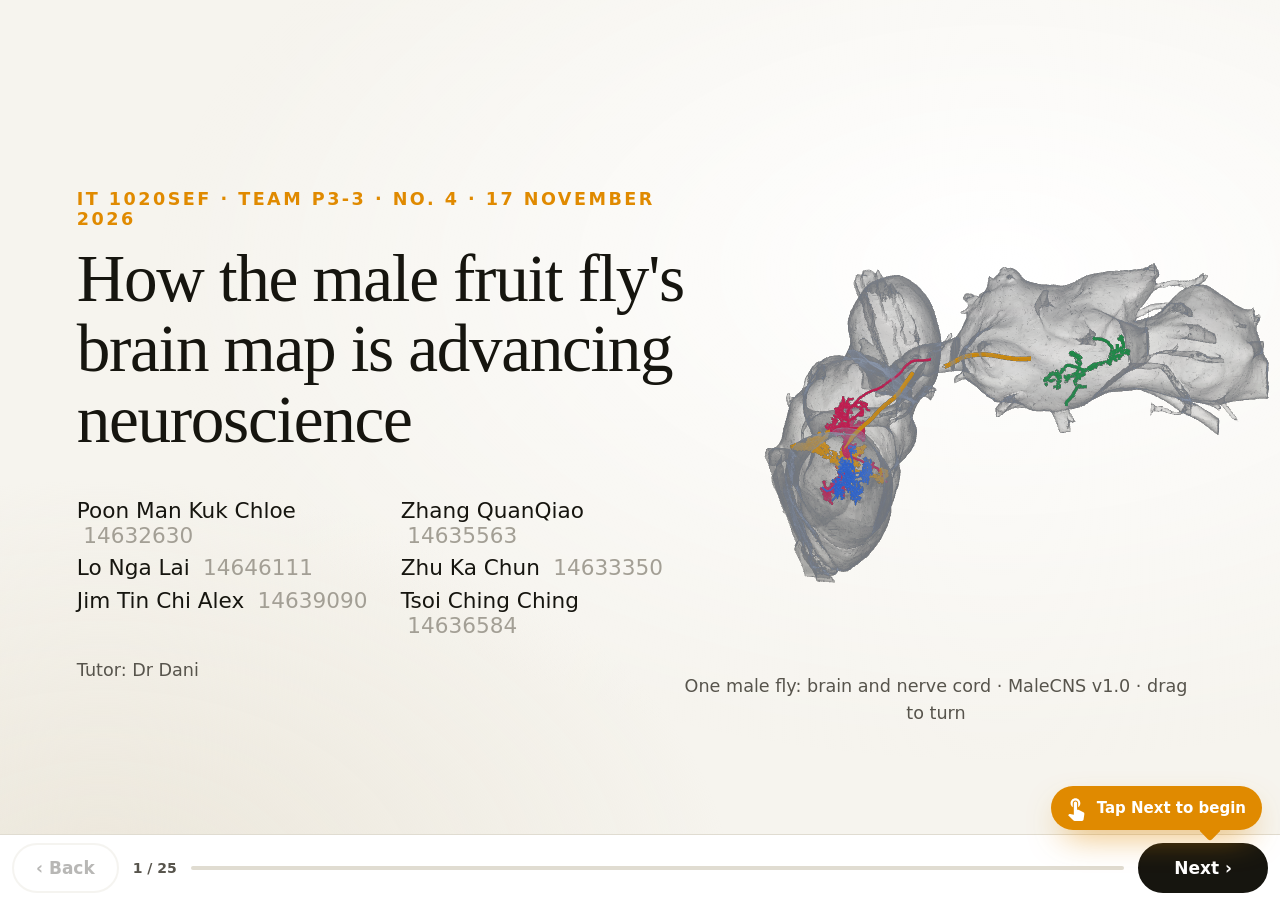
==== commit dc693175: "Drop the next-step line from the three advances slide." ====
--- a/index.html
+++ b/index.html
@@ -379,15 +379,14 @@
 </section>
 
 <!-- 23 -->
-<section class="slide" data-n="23" data-steps="3">
+<section class="slide" data-n="23" data-steps="2">
   <h2 class="title rise">How the map is advancing neuroscience</h2>
   <ol class="adv" data-s="1">
     <li class="st1" style="--c:var(--blue)"><b>1</b><div><h3>The whole road</h3><p>brain + nerve cord in one map: eye to leg</p></div></li>
     <li class="st2" style="--c:var(--pink)"><b>2</b><div><h3>Male and female, compared</h3><p>for the first time, synapse by synapse</p></div></li>
     <li class="st3" style="--c:var(--green)"><b>3</b><div><h3>Open to everyone</h3><p>free, checkable, tonight</p></div></li>
   </ol>
-  <div class="chip-xl green rowchip next" data-s="2"><small>Next</small><b>Less proofreading by hand · behaviour laid on top of the wiring</b></div>
-  <p class="punch small" data-s="3">Next time a fly escapes your hand: <b>you lost to a wiring diagram.</b></p>
+  <p class="punch small" data-s="2">Next time a fly escapes your hand: <b>you lost to a wiring diagram.</b></p>
   <footer class="src"><button class="cite">Berg et al., 2026</button></footer>
 </section>
 
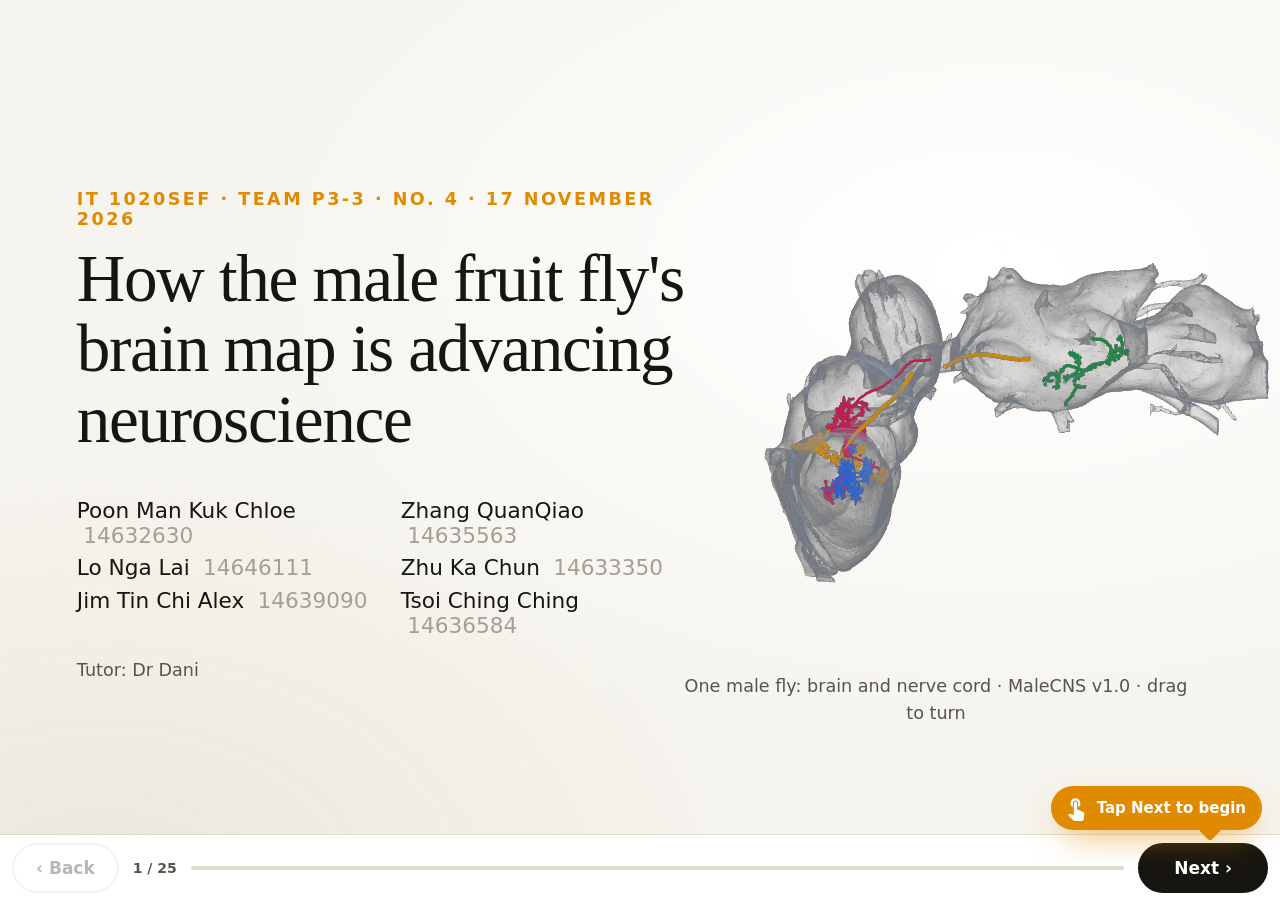
==== commit 418639ec: "Use Alex's existing question as the only click on the comparison slide." ====
--- a/index.html
+++ b/index.html
@@ -161,13 +161,13 @@
 </section>
 
 <!-- 10 -->
-<section class="slide" data-n="10" data-steps="2">
+<section class="slide" data-n="10" data-steps="1">
   <h2 class="title rise">2024 and 2026: two different animals</h2>
   <div class="duo">
     <div class="animal"><p class="lab violet">2024 · female</p><p class="num">139,255 <span>neurons</span></p><p class="line">Brain only. No nerve cord.</p></div>
     <div class="animal" data-s="1"><p class="lab amber-t">2026 · male</p><p class="num">166,691 <span>neurons</span></p><p class="line">Brain + nerve cord, joined.</p></div>
   </div>
-  <p class="strap" data-s="2"><b>Compare them.</b> Never glue them into one body.</p>
+  <p class="strap" data-s="1"><b>Compare them.</b> Never glue them into one body.</p>
   <footer class="src"><button class="cite">Dorkenwald et al., 2024</button><button class="cite">Berg et al., 2026</button></footer>
 </section>
 
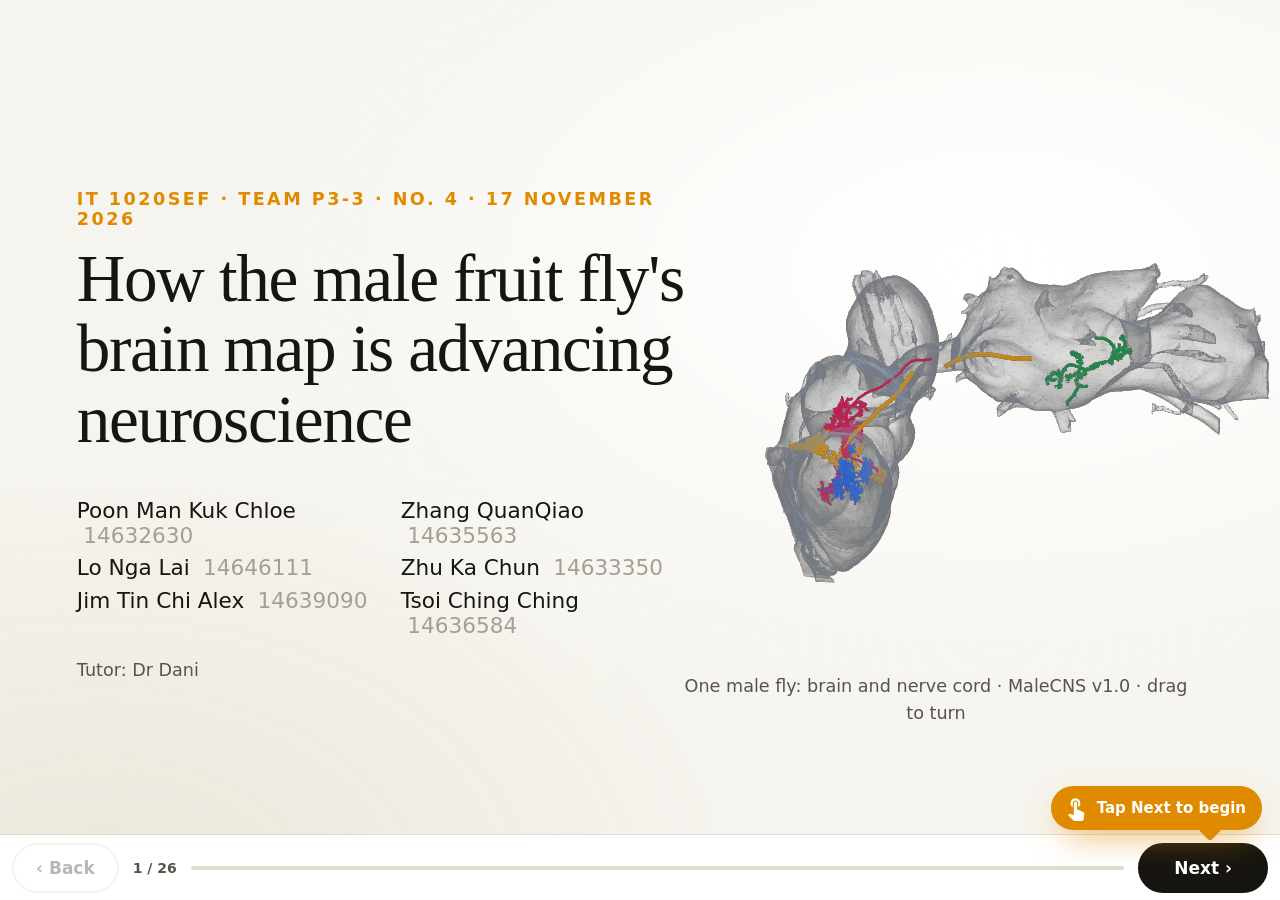
==== commit d9cd6f97: "Play the ending film after the reference list." ====
--- a/index.html
+++ b/index.html
@@ -405,6 +405,11 @@
   <ol class="refs rise d1" id="refs"></ol>
 </section>
 
+<!-- 26 -->
+<section class="slide endfilm" data-n="26" data-steps="0">
+  <video id="endfilm" src="end.mp4" playsinline preload="auto"></video>
+</section>
+
 </div>
 
 <nav id="track"></nav>
--- a/deck.css
+++ b/deck.css
@@ -27,7 +27,9 @@
 #deck { position: fixed; left: 50%; top: 50%; width: 1600px; height: 900px; transform-origin: 0 0; pointer-events: none; }
 .slide { position: absolute; inset: 0; padding: 118px 96px 70px; opacity: 0; visibility: hidden; transition: opacity .45s ease, visibility 0s .45s; }
 .slide.cur { opacity: 1; visibility: visible; transition: opacity .45s ease; }
-.slide button, .slide a, .slide iframe, .slide canvas, #voxels, #bug { pointer-events: auto; }
+.slide button, .slide a, .slide iframe, .slide canvas, .slide video, #voxels, #bug { pointer-events: auto; }
+.slide.endfilm { padding: 0; background: #fff; }
+.slide.endfilm video { position: absolute; inset: 0; width: 100%; height: 100%; object-fit: contain; background: #fff; }
 .slide.center { display: flex; flex-direction: column; align-items: center; justify-content: center; text-align: center; }
 
 /* entrance: things rise when the slide becomes current */
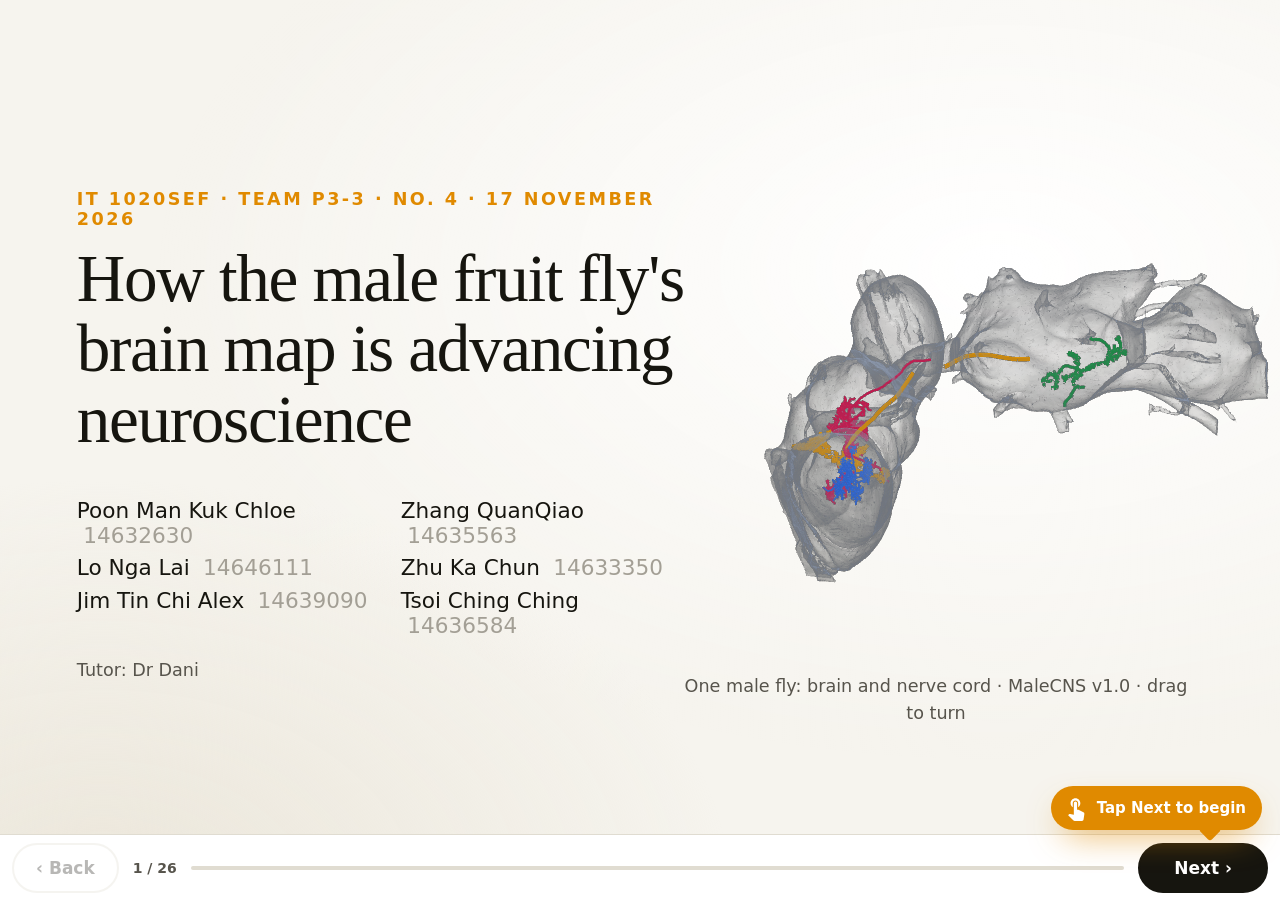
==== commit c1f05436: "Show both comparison maps on one click." ====
--- a/index.html
+++ b/index.html
@@ -137,13 +137,12 @@
 </section>
 
 <!-- 8 -->
-<section class="slide" data-n="8" data-steps="2">
+<section class="slide" data-n="8" data-steps="1">
   <h2 class="title rise">2024 and 2026: two different animals</h2>
   <div class="duo">
-    <div class="animal rise d1"><p class="lab violet">2024 · female</p><p class="num">139,255 <span>neurons</span></p><p class="line">Brain only. No nerve cord.</p></div>
+    <div class="animal" data-s="1"><p class="lab violet">2024 · female</p><p class="num">139,255 <span>neurons</span></p><p class="line">Brain only. No nerve cord.</p></div>
     <div class="animal" data-s="1"><p class="lab amber-t">2026 · male</p><p class="num">166,691 <span>neurons</span></p><p class="line">Brain + nerve cord, joined.</p></div>
   </div>
-  <p class="strap" data-s="2"><b>Compare them.</b> Never glue them into one body.</p>
   <footer class="src"><button class="cite">Dorkenwald et al., 2024</button><button class="cite">Berg et al., 2026</button></footer>
 </section>
 
@@ -167,7 +166,6 @@
     <div class="animal"><p class="lab violet">2024 · female</p><p class="num">139,255 <span>neurons</span></p><p class="line">Brain only. No nerve cord.</p></div>
     <div class="animal" data-s="1"><p class="lab amber-t">2026 · male</p><p class="num">166,691 <span>neurons</span></p><p class="line">Brain + nerve cord, joined.</p></div>
   </div>
-  <p class="strap" data-s="1"><b>Compare them.</b> Never glue them into one body.</p>
   <footer class="src"><button class="cite">Dorkenwald et al., 2024</button><button class="cite">Berg et al., 2026</button></footer>
 </section>
 
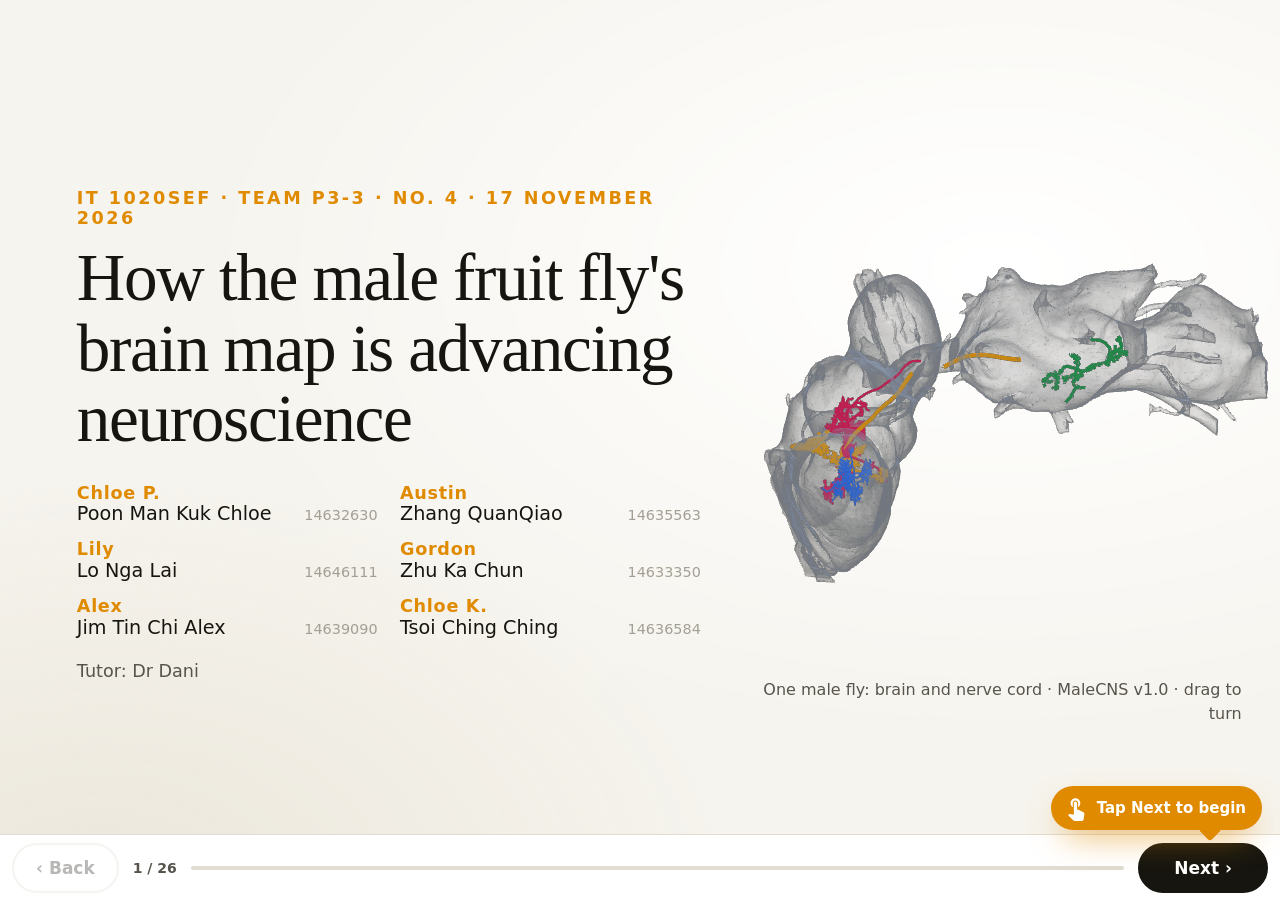
==== commit a881f600: "Show English names on the title slide and keep the slap-slide fly on the sheet." ====
--- a/index.html
+++ b/index.html
@@ -29,9 +29,12 @@
     <p class="kicker">IT 1020SEF · Team P3-3 · No. 4 · 17 November 2026</p>
     <h1 class="title-xl rise">How the male fruit fly's brain map is advancing neuroscience</h1>
     <ul class="team rise d2">
-      <li>Poon Man Kuk Chloe <span>14632630</span></li><li>Zhang QuanQiao <span>14635563</span></li>
-      <li>Lo Nga Lai <span>14646111</span></li><li>Zhu Ka Chun <span>14633350</span></li>
-      <li>Jim Tin Chi Alex <span>14639090</span></li><li>Tsoi Ching Ching <span>14636584</span></li>
+      <li><b>Chloe P.</b><span class="who">Poon Man Kuk Chloe</span><span>14632630</span></li>
+      <li><b>Austin</b><span class="who">Zhang QuanQiao</span><span>14635563</span></li>
+      <li><b>Lily</b><span class="who">Lo Nga Lai</span><span>14646111</span></li>
+      <li><b>Gordon</b><span class="who">Zhu Ka Chun</span><span>14633350</span></li>
+      <li><b>Alex</b><span class="who">Jim Tin Chi Alex</span><span>14639090</span></li>
+      <li><b>Chloe K.</b><span class="who">Tsoi Ching Ching</span><span>14636584</span></li>
     </ul>
     <p class="tiny rise d3">Tutor: Dr Dani</p>
   </div>
--- a/deck.css
+++ b/deck.css
@@ -70,6 +70,7 @@
 .cite:hover { border-color: var(--ink); color: var(--ink); }
 .stage-cap { position: absolute; bottom: 64px; font-size: 22px; line-height: 1.5; color: var(--soft); text-align: center; width: 640px; }
 .stage-cap.right { right: 110px; } .stage-cap b { color: var(--amber); }
+.slide[data-n="1"] .stage-cap.right { right: 48px; width: 640px; font-size: 20px; text-align: right; }
 
 .card, .chip-xl, .fact, .pill, .mini, .stat, .err, .stage4 { background: var(--paper); border: 1px solid var(--line); border-radius: 22px; box-shadow: 0 1px 0 rgba(0,0,0,.02), 0 14px 40px -18px rgba(40,30,10,.18); }
 .pill { font-size: 36px; padding: 16px 34px; border-radius: 999px; display: inline-block; }
@@ -85,8 +86,11 @@
 .ccby { font: 500 84px var(--serif) !important; color: var(--amber); }
 
 /* 1 */
-.team { list-style: none; display: grid; grid-template-columns: 1fr 1fr; gap: 10px 30px; margin-top: 54px; font-size: 27px; }
-.team span { color: var(--faint); margin-left: 8px; font-variant-numeric: tabular-nums; }
+.team { list-style: none; display: grid; grid-template-columns: 1fr 1fr; gap: 18px 28px; margin-top: 36px; }
+.team li { display: grid; grid-template-columns: 1fr auto; column-gap: 10px; align-items: baseline; }
+.team b { grid-column: 1 / -1; font: 700 22px var(--sans); letter-spacing: .04em; color: var(--amber); }
+.team .who { font-size: 24px; color: var(--ink); }
+.team span { color: var(--faint); font-size: 18px; font-variant-numeric: tabular-nums; }
 .slide[data-n="1"] .tiny { margin-top: 26px; }
 
 /* 2 */
@@ -309,7 +313,6 @@
 .parts:not(.wide3) { top: 200px; gap: 12px; } .parts:not(.wide3) li { padding: 10px 22px; } .parts:not(.wide3) h3 { font-size: 34px; } .parts:not(.wide3) p { font-size: 26px; }
 .slide[data-n="11"] .say { background: rgba(255,255,255,.88); padding: 34px 40px; border-radius: 26px; box-shadow: 0 24px 60px -30px rgba(40,30,10,.3); font-size: 68px; }
 .path { font-size: 31px; white-space: nowrap; }
-#bug { scale: 1.5; }
 .punch.small { font-size: 43px; margin-top: 30px; padding: 24px 40px; } .adv { margin-top: 30px; gap: 18px; }
 .mini b { font-size: 30px; white-space: nowrap; } .slide[data-n="18"] .line { font-size: 29px; }
 .slide[data-n="25"] { padding-top: 84px; } .slide[data-n="25"] .title { font-size: 52px; }
